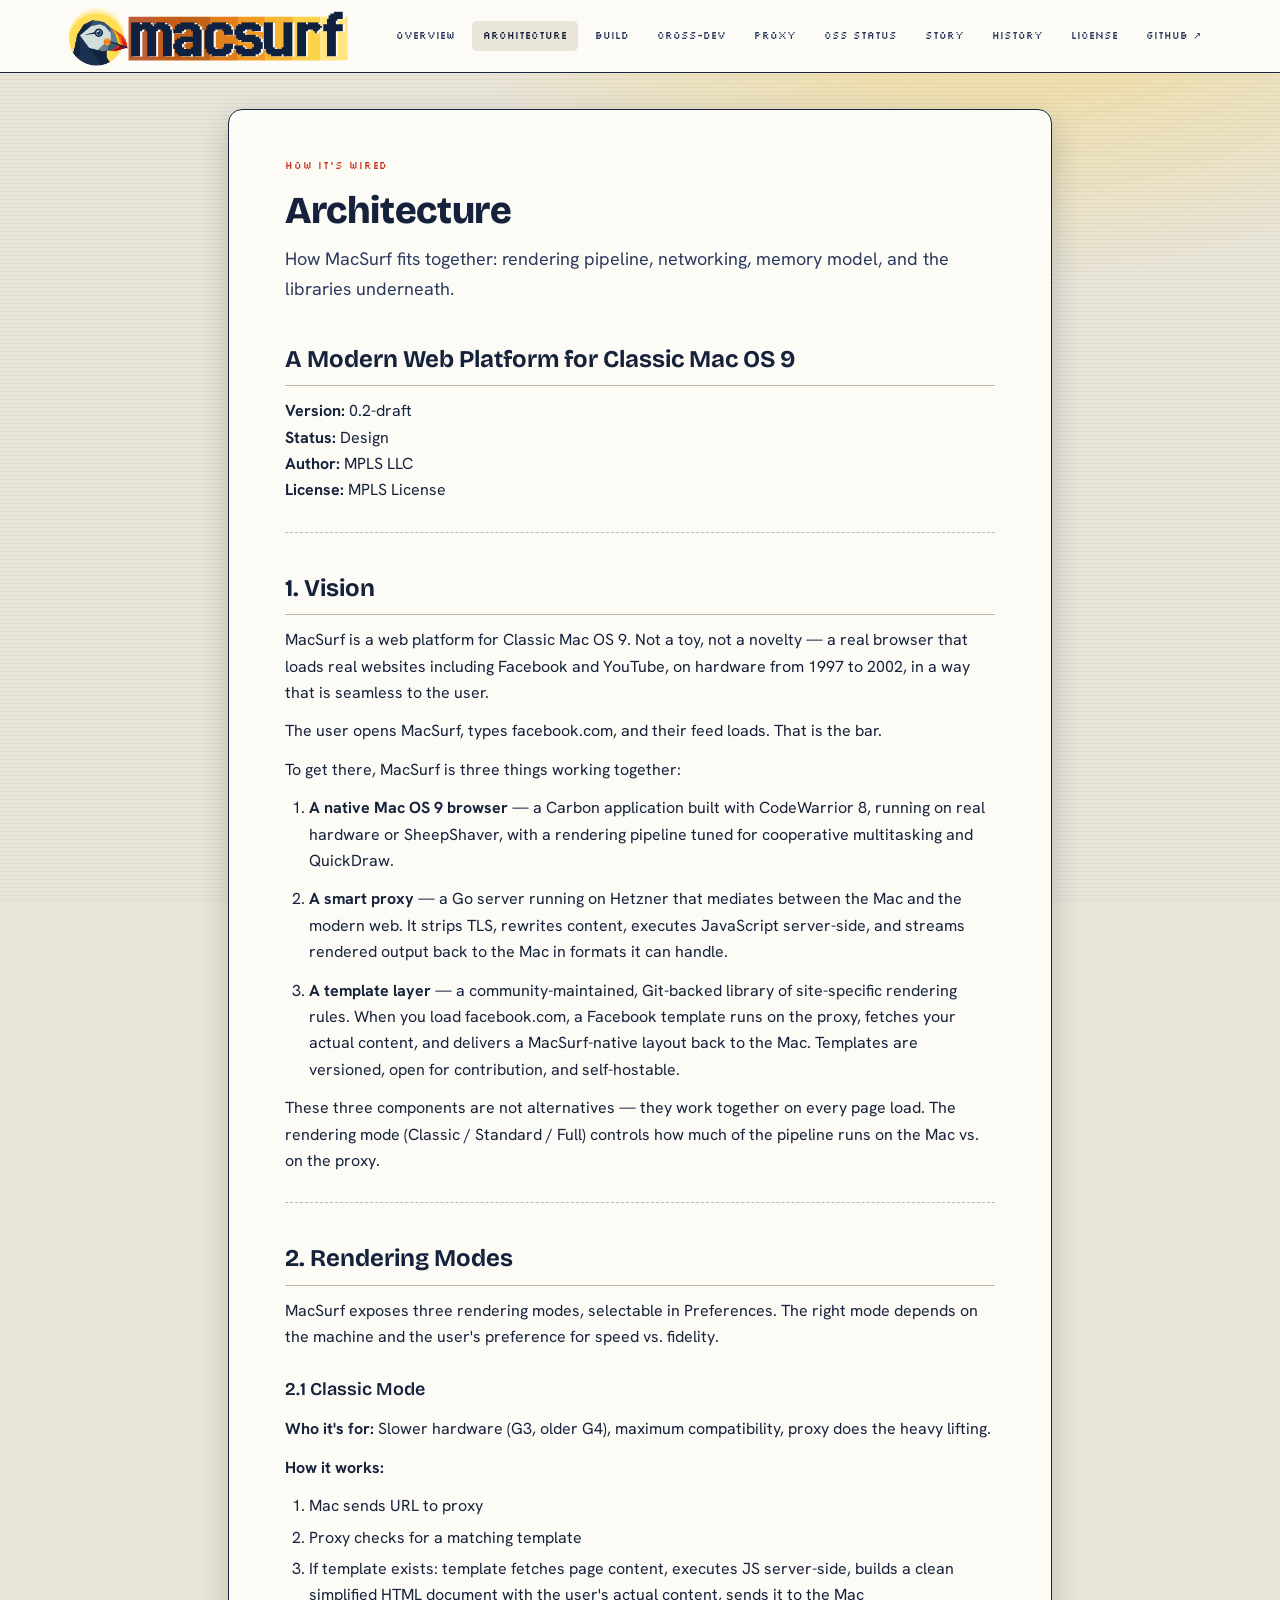
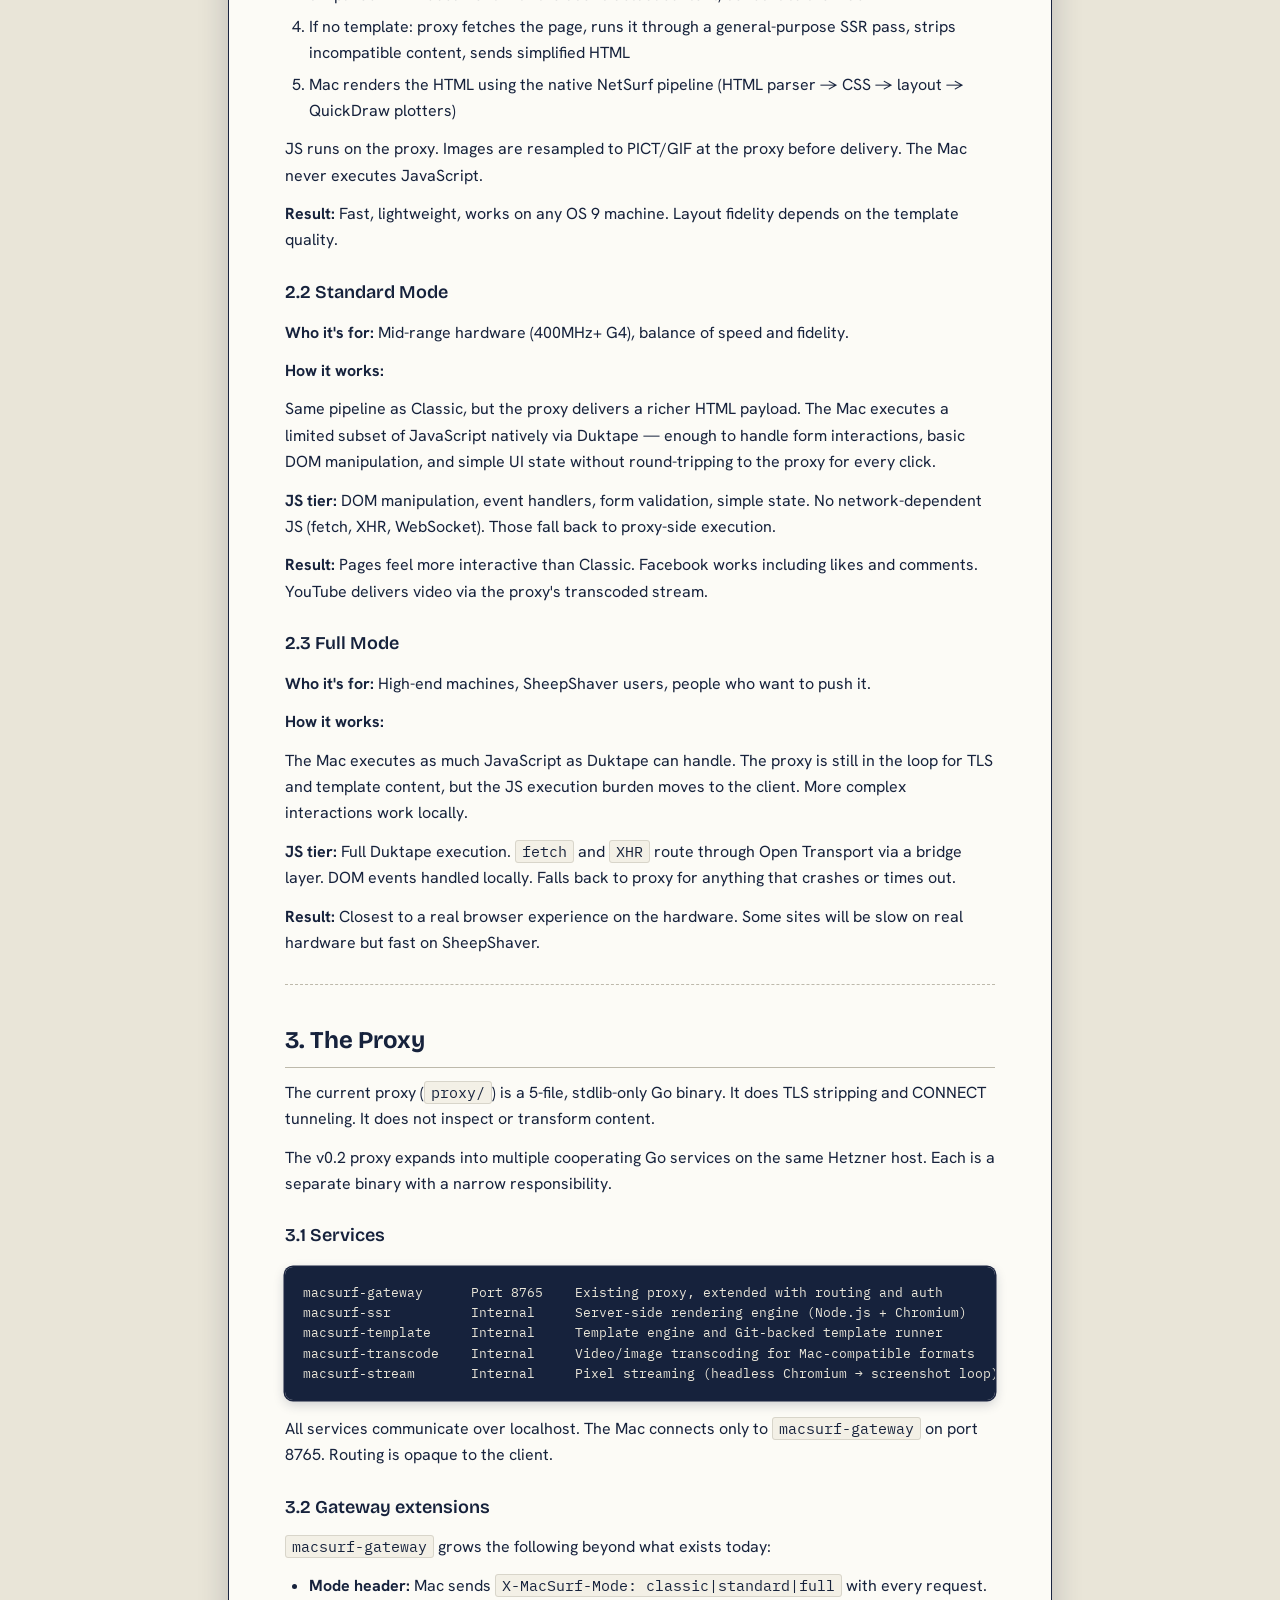
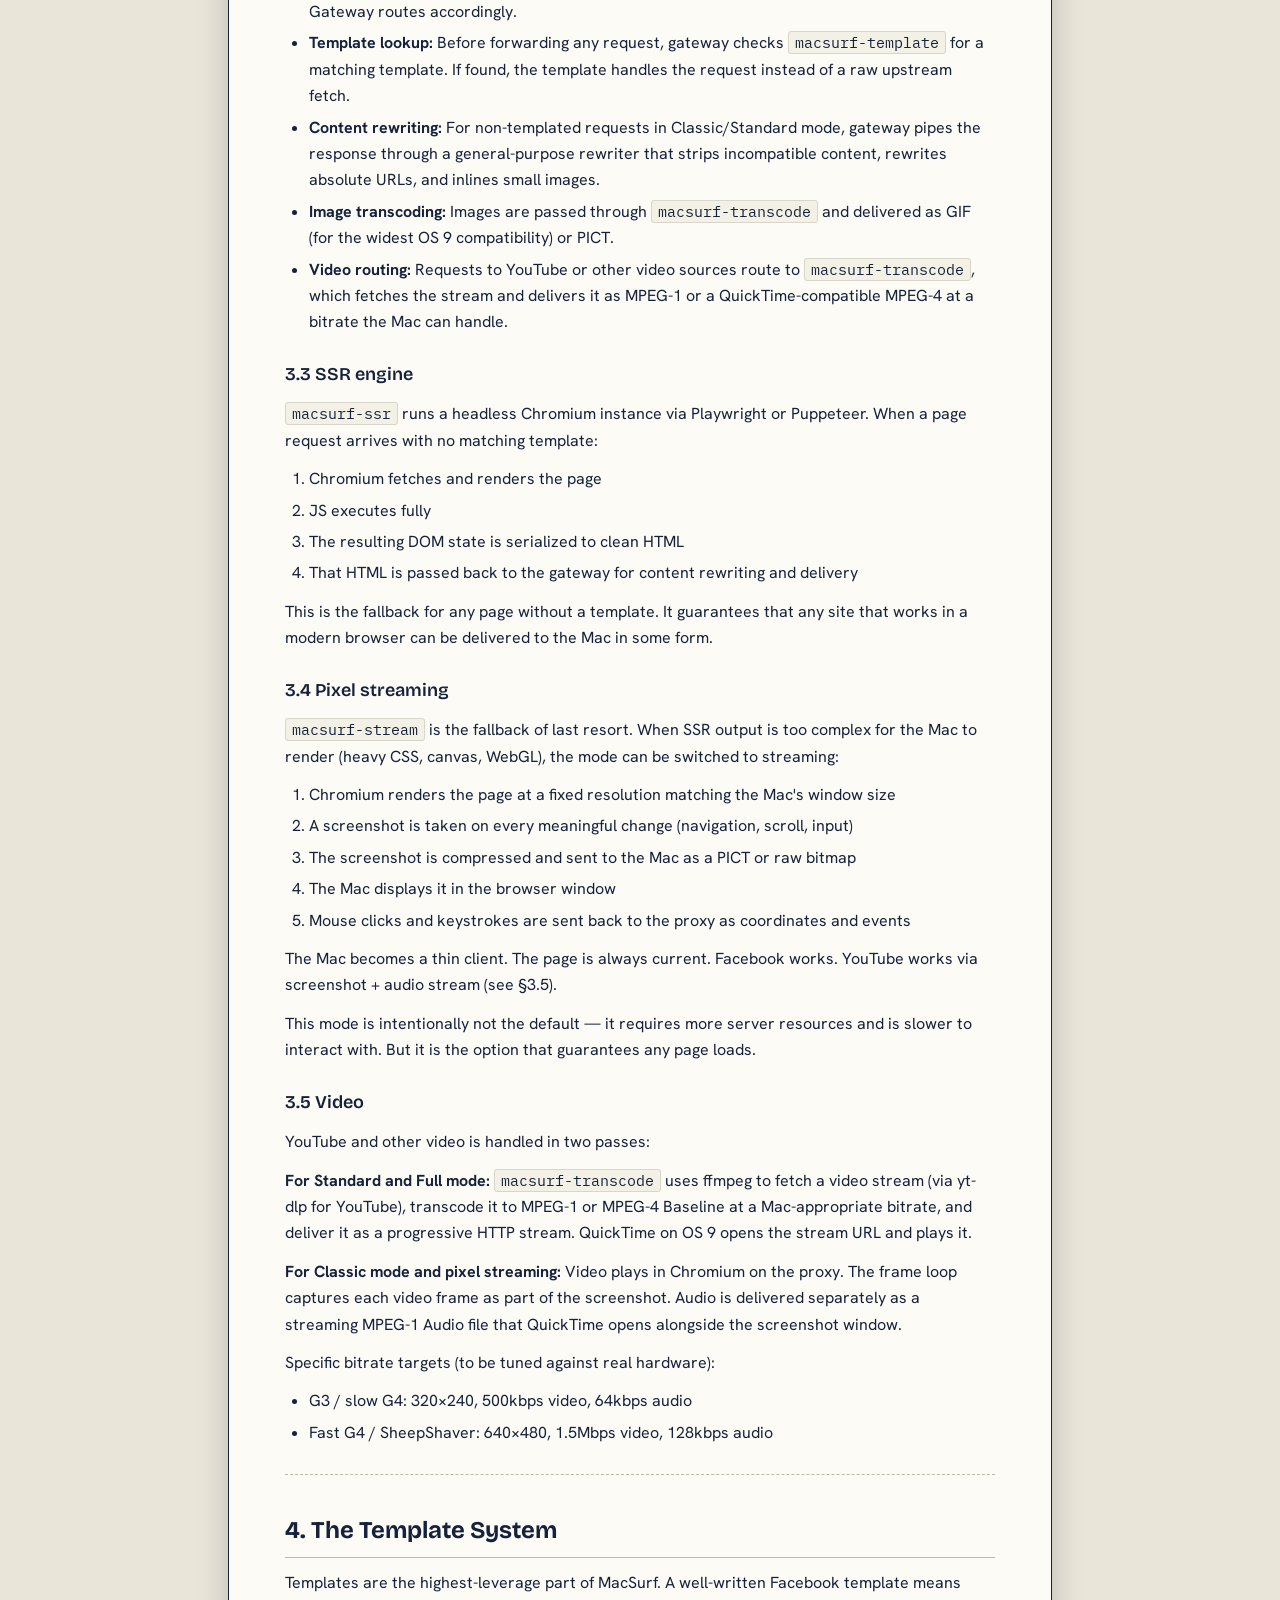
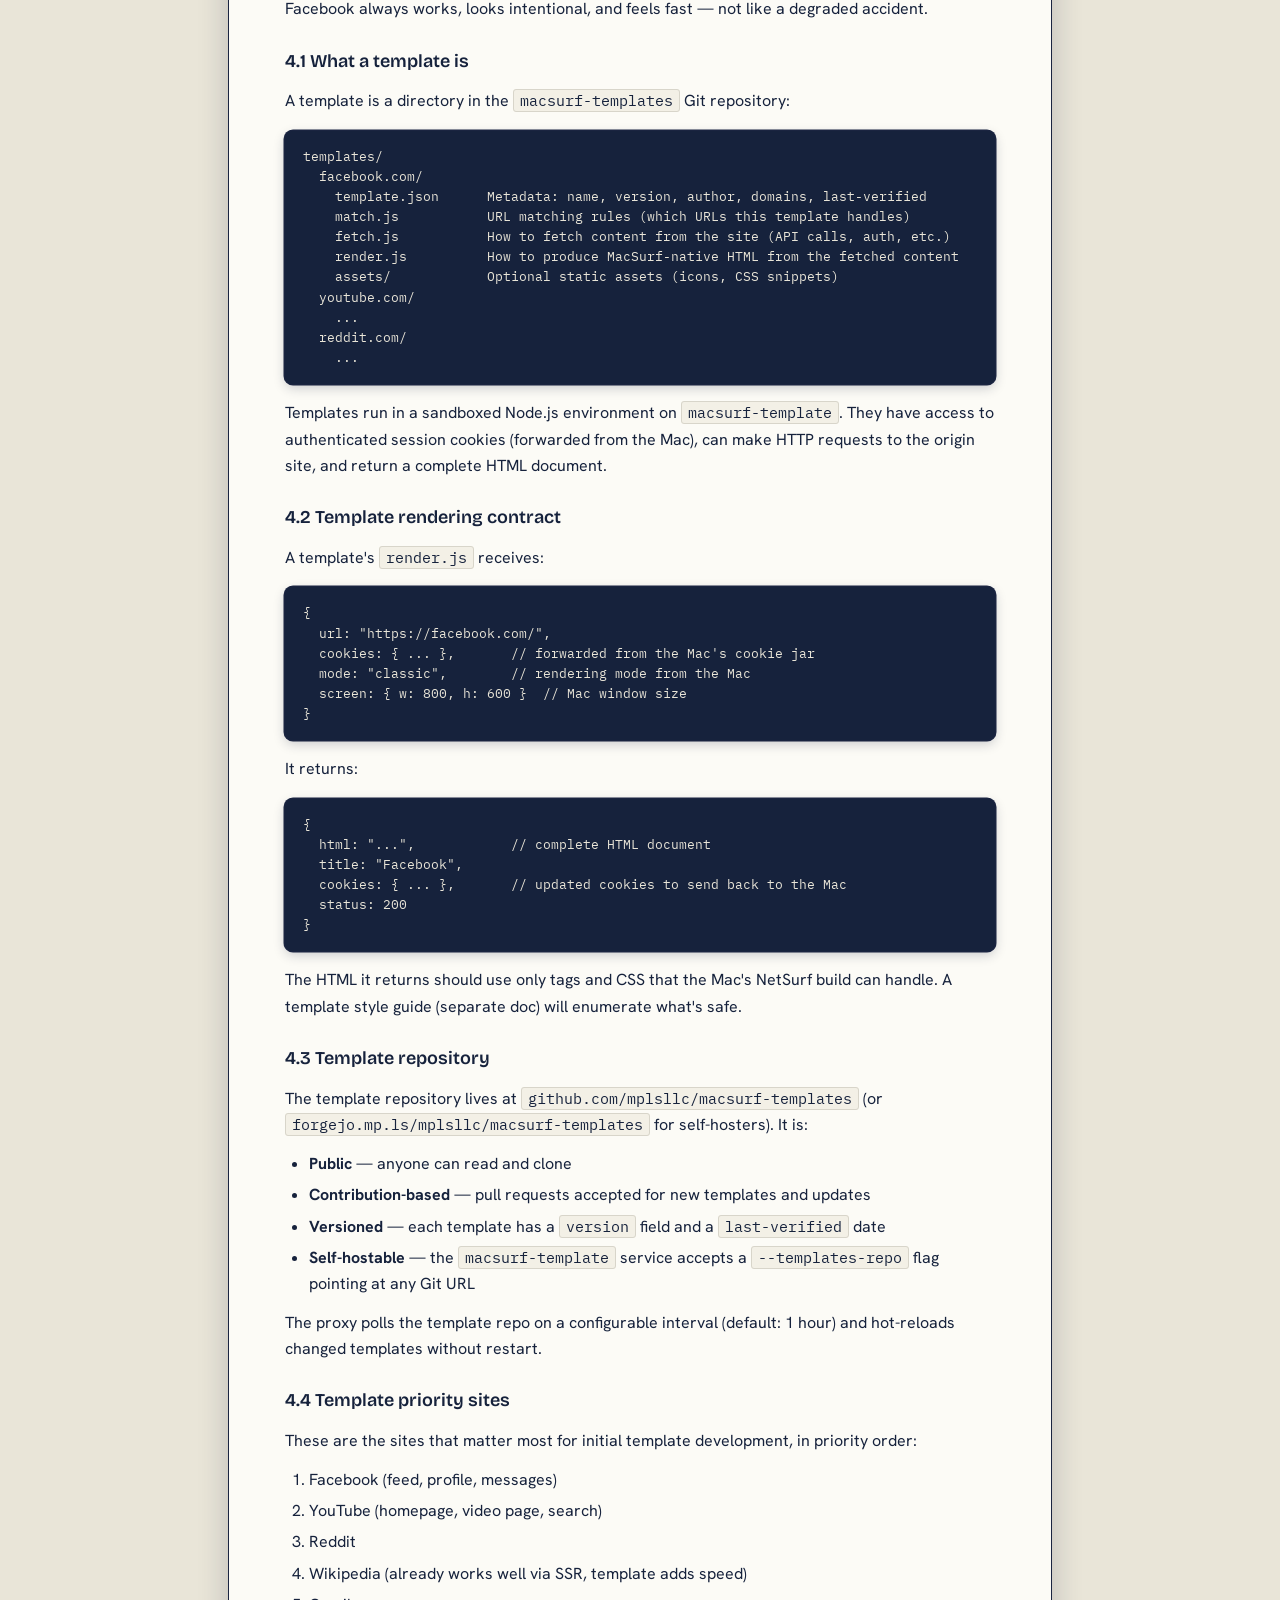
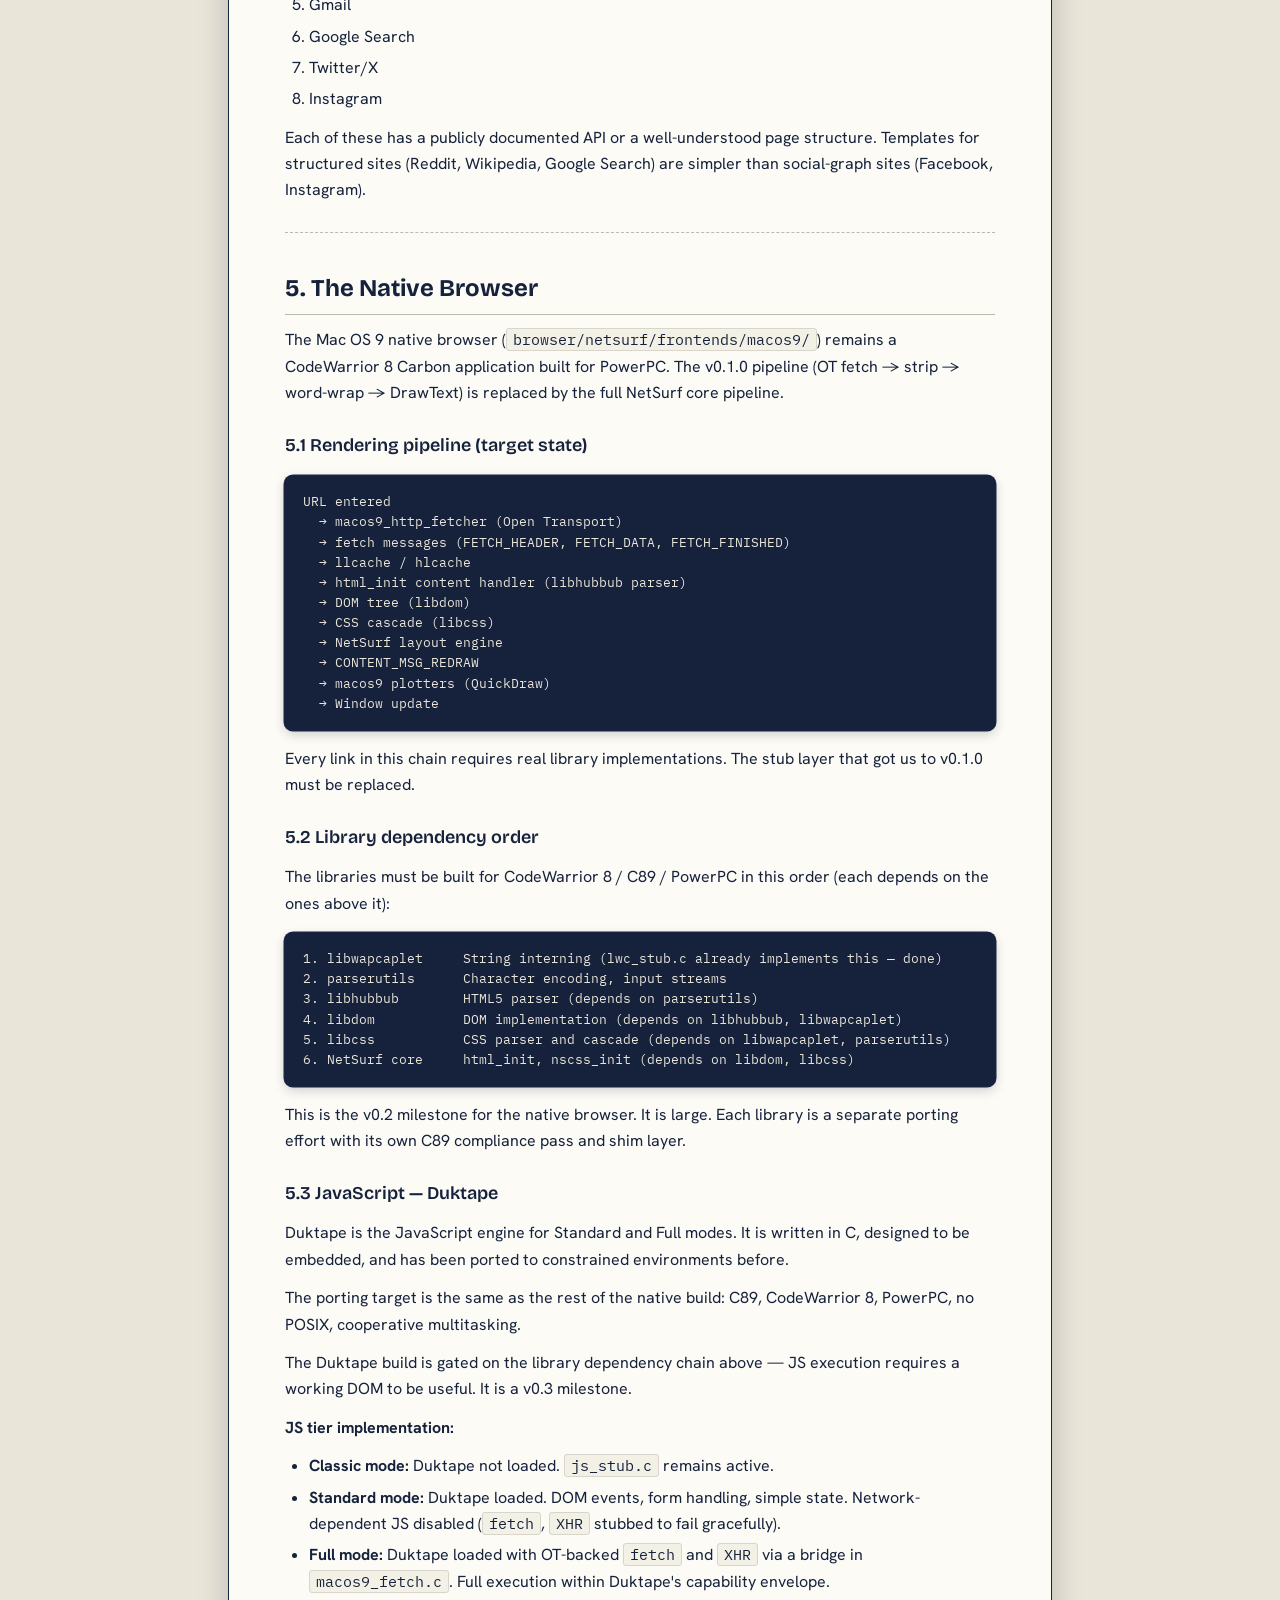
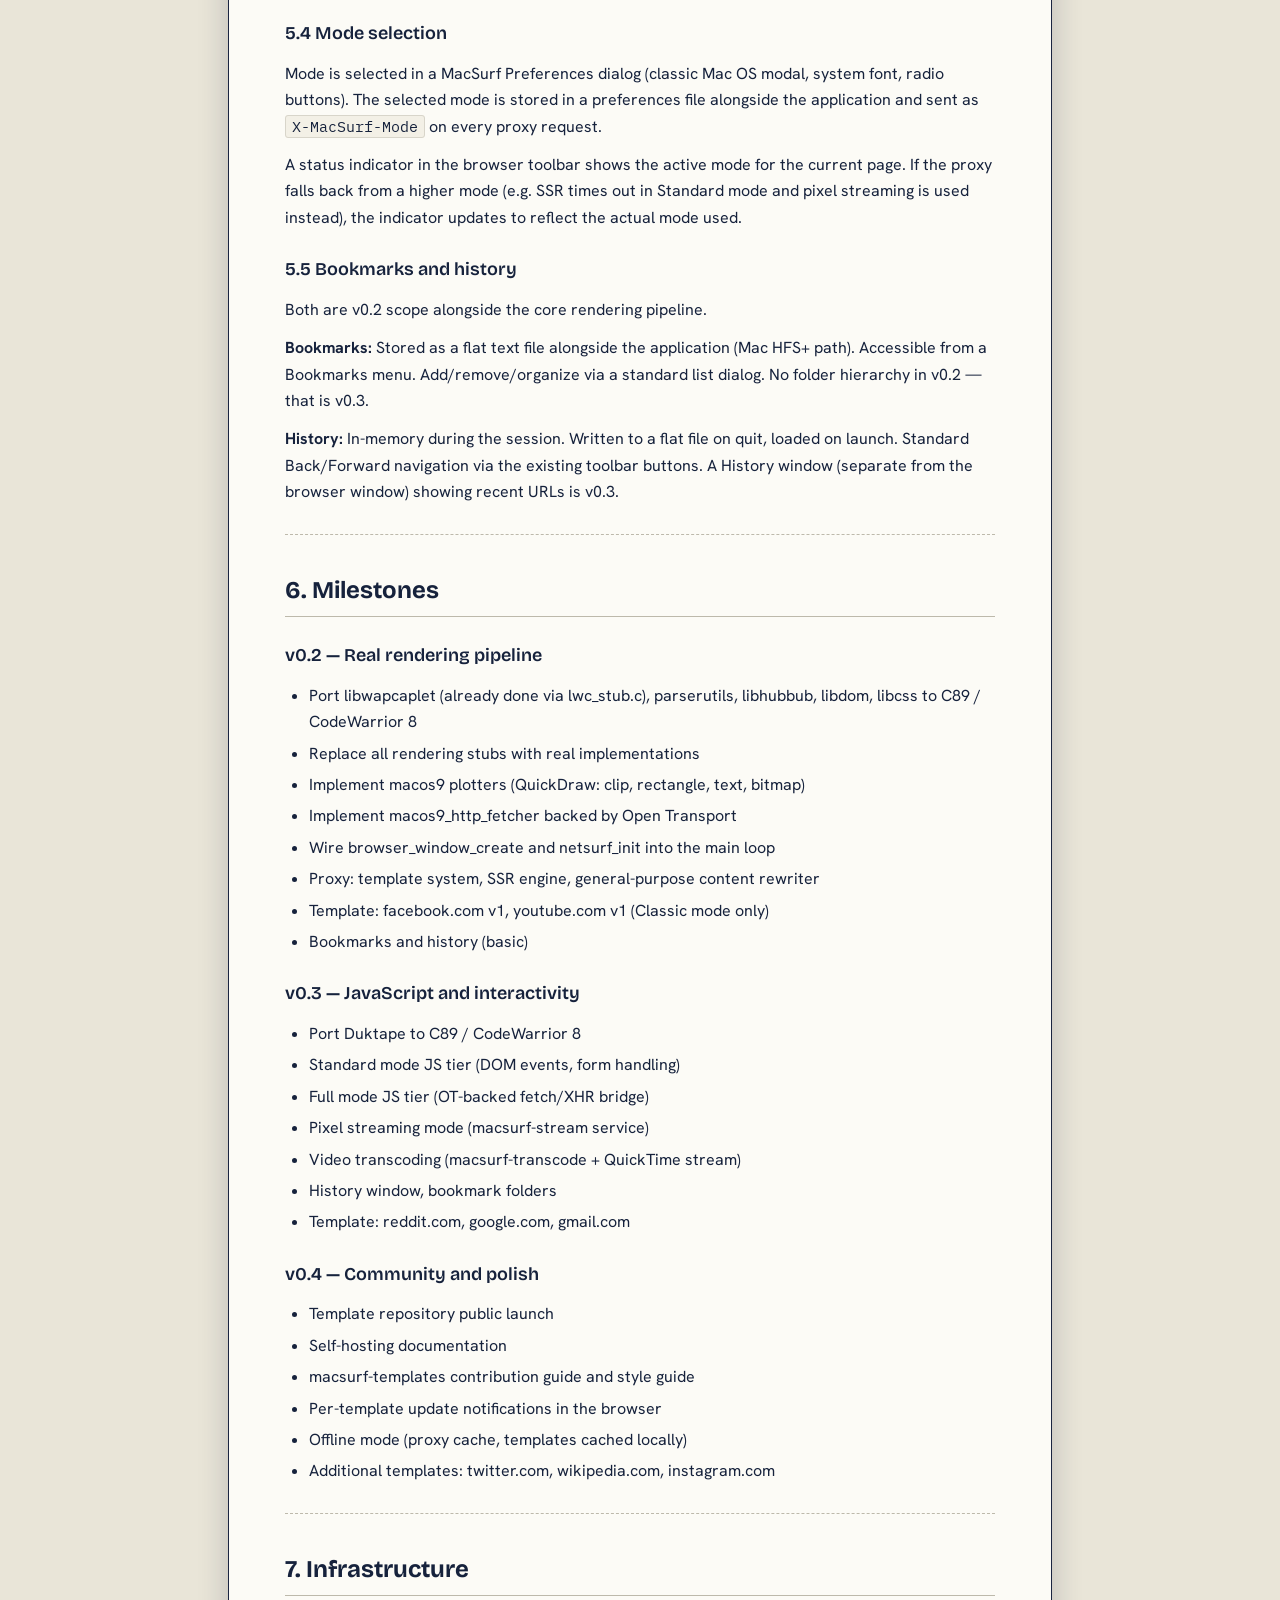
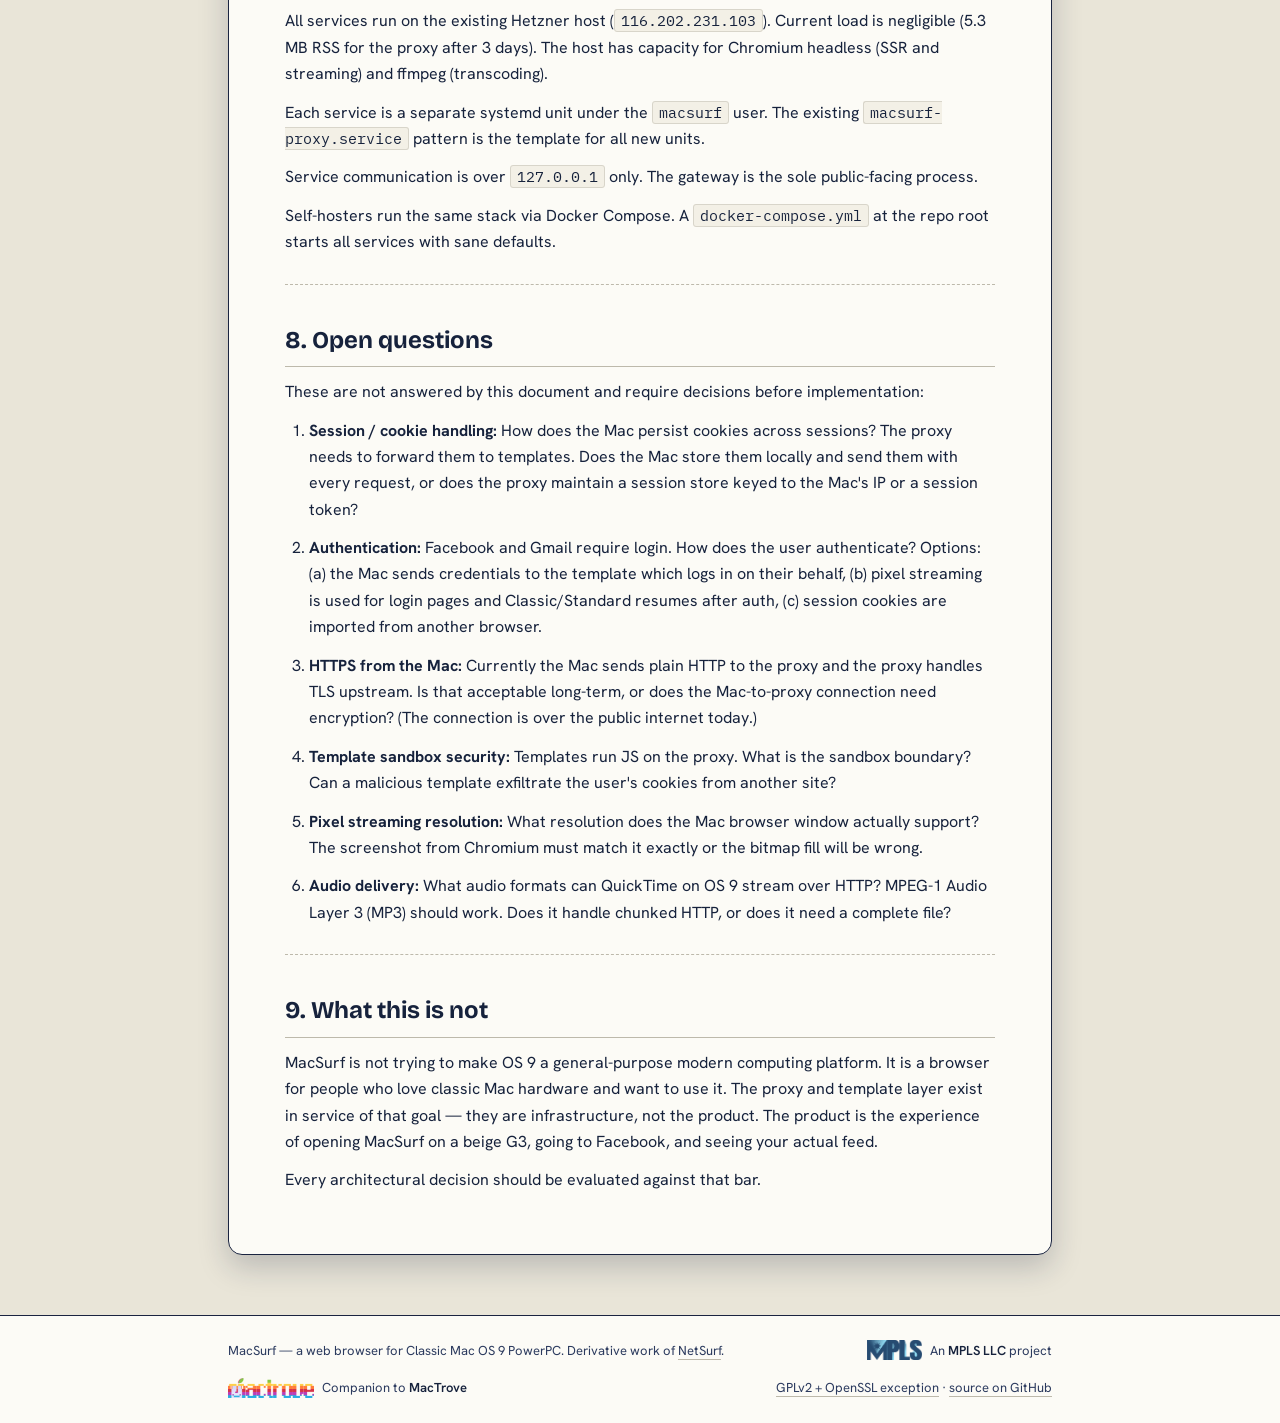
==== architecture.html @ 246bbb6f "MacSurf website — initial commit for GitHub Pages Static site for macsurf.org: landing page plus bui" ====
<!DOCTYPE html>
<html lang="en">
<head>
<meta charset="UTF-8">
<meta name="viewport" content="width=device-width,initial-scale=1">
<title>Architecture — MacSurf</title>
<meta name="description" content="MacSurf architecture: NetSurf pipeline, Open Transport networking, QuickDraw plotters, and the Carbon UI layer on Mac OS 9.">
<link rel="canonical" href="https://macsurf.org/architecture.html">
<link rel="preconnect" href="https://fonts.googleapis.com">
<link rel="preconnect" href="https://fonts.gstatic.com" crossorigin>
<link href="https://fonts.googleapis.com/css2?family=Silkscreen:wght@400;700&family=Bricolage+Grotesque:opsz,wght@12..96,500;12..96,700;12..96,800&family=Hanken+Grotesk:wght@400;500;600&family=IBM+Plex+Mono:wght@400;500;600&display=swap" rel="stylesheet">
<link rel="stylesheet" href="/docs.css">
<script defer src="https://stats.mp.ls/script.js" data-website-id="c9c06f2a-1e9e-4404-9698-0f9e87c50911"></script>
</head>
<body>

<header class="menubar">
  <div class="wrap">
    <a class="brand" href="/">
      <img src="/bannerlogo.png" alt="MacSurf">
    </a>
    <nav class="menu-links">
      <a href="/">Overview</a>
      <a href="/architecture.html" class="active">Architecture</a>
      <a href="/build.html">Build</a>
      <a href="/cross-dev.html">Cross-dev</a>
      <a href="/proxy.html">Proxy</a>
      <a href="/css.html">CSS status</a>
      <a href="/story.html">Story</a>
      <a href="/history.html">History</a>
      <a href="/license.html">License</a>
      <a href="https://github.com/mplsllc/macsurf">GitHub ↗</a>
    </nav>
  </div>
</header>

<main class="wrap">
  <article class="doc">
    <div class="eyebrow">How it&#x27;s wired</div>
    <h1>Architecture</h1>
    <p class="lede">How MacSurf fits together: rendering pipeline, networking, memory model, and the libraries underneath.</p>
    <h2>A Modern Web Platform for Classic Mac OS 9</h2>
<p><strong>Version:</strong> 0.2-draft<br />
<strong>Status:</strong> Design<br />
<strong>Author:</strong> MPLS LLC<br />
<strong>License:</strong> MPLS License</p>
<hr />
<h2>1. Vision</h2>
<p>MacSurf is a web platform for Classic Mac OS 9. Not a toy, not a novelty — a real browser
that loads real websites including Facebook and YouTube, on hardware from 1997 to 2002,
in a way that is seamless to the user.</p>
<p>The user opens MacSurf, types facebook.com, and their feed loads. That is the bar.</p>
<p>To get there, MacSurf is three things working together:</p>
<ol>
<li>
<p><strong>A native Mac OS 9 browser</strong> — a Carbon application built with CodeWarrior 8,
running on real hardware or SheepShaver, with a rendering pipeline tuned for
cooperative multitasking and QuickDraw.</p>
</li>
<li>
<p><strong>A smart proxy</strong> — a Go server running on Hetzner that mediates between the
Mac and the modern web. It strips TLS, rewrites content, executes JavaScript
server-side, and streams rendered output back to the Mac in formats it can handle.</p>
</li>
<li>
<p><strong>A template layer</strong> — a community-maintained, Git-backed library of site-specific
rendering rules. When you load facebook.com, a Facebook template runs on the proxy,
fetches your actual content, and delivers a MacSurf-native layout back to the Mac.
Templates are versioned, open for contribution, and self-hostable.</p>
</li>
</ol>
<p>These three components are not alternatives — they work together on every page load.
The rendering mode (Classic / Standard / Full) controls how much of the pipeline runs
on the Mac vs. on the proxy.</p>
<hr />
<h2>2. Rendering Modes</h2>
<p>MacSurf exposes three rendering modes, selectable in Preferences. The right mode depends
on the machine and the user's preference for speed vs. fidelity.</p>
<h3>2.1 Classic Mode</h3>
<p><strong>Who it's for:</strong> Slower hardware (G3, older G4), maximum compatibility, proxy does the
heavy lifting.</p>
<p><strong>How it works:</strong></p>
<ol>
<li>Mac sends URL to proxy</li>
<li>Proxy checks for a matching template</li>
<li>If template exists: template fetches page content, executes JS server-side, builds a
clean simplified HTML document with the user's actual content, sends it to the Mac</li>
<li>If no template: proxy fetches the page, runs it through a general-purpose SSR pass,
strips incompatible content, sends simplified HTML</li>
<li>Mac renders the HTML using the native NetSurf pipeline (HTML parser → CSS → layout
→ QuickDraw plotters)</li>
</ol>
<p>JS runs on the proxy. Images are resampled to PICT/GIF at the proxy before delivery.
The Mac never executes JavaScript.</p>
<p><strong>Result:</strong> Fast, lightweight, works on any OS 9 machine. Layout fidelity depends on
the template quality.</p>
<h3>2.2 Standard Mode</h3>
<p><strong>Who it's for:</strong> Mid-range hardware (400MHz+ G4), balance of speed and fidelity.</p>
<p><strong>How it works:</strong></p>
<p>Same pipeline as Classic, but the proxy delivers a richer HTML payload. The Mac
executes a limited subset of JavaScript natively via Duktape — enough to handle
form interactions, basic DOM manipulation, and simple UI state without round-tripping
to the proxy for every click.</p>
<p><strong>JS tier:</strong> DOM manipulation, event handlers, form validation, simple state. No
network-dependent JS (fetch, XHR, WebSocket). Those fall back to proxy-side execution.</p>
<p><strong>Result:</strong> Pages feel more interactive than Classic. Facebook works including likes
and comments. YouTube delivers video via the proxy's transcoded stream.</p>
<h3>2.3 Full Mode</h3>
<p><strong>Who it's for:</strong> High-end machines, SheepShaver users, people who want to push it.</p>
<p><strong>How it works:</strong></p>
<p>The Mac executes as much JavaScript as Duktape can handle. The proxy is still in the
loop for TLS and template content, but the JS execution burden moves to the client.
More complex interactions work locally.</p>
<p><strong>JS tier:</strong> Full Duktape execution. <code>fetch</code> and <code>XHR</code> route through Open Transport
via a bridge layer. DOM events handled locally. Falls back to proxy for anything that
crashes or times out.</p>
<p><strong>Result:</strong> Closest to a real browser experience on the hardware. Some sites will be
slow on real hardware but fast on SheepShaver.</p>
<hr />
<h2>3. The Proxy</h2>
<p>The current proxy (<code>proxy/</code>) is a 5-file, stdlib-only Go binary. It does TLS stripping
and CONNECT tunneling. It does not inspect or transform content.</p>
<p>The v0.2 proxy expands into multiple cooperating Go services on the same Hetzner host.
Each is a separate binary with a narrow responsibility.</p>
<h3>3.1 Services</h3>
<pre><code>macsurf-gateway      Port 8765    Existing proxy, extended with routing and auth
macsurf-ssr          Internal     Server-side rendering engine (Node.js + Chromium)
macsurf-template     Internal     Template engine and Git-backed template runner
macsurf-transcode    Internal     Video/image transcoding for Mac-compatible formats
macsurf-stream       Internal     Pixel streaming (headless Chromium → screenshot loop)
</code></pre>
<p>All services communicate over localhost. The Mac connects only to <code>macsurf-gateway</code>
on port 8765. Routing is opaque to the client.</p>
<h3>3.2 Gateway extensions</h3>
<p><code>macsurf-gateway</code> grows the following beyond what exists today:</p>
<ul>
<li><strong>Mode header:</strong> Mac sends <code>X-MacSurf-Mode: classic|standard|full</code> with every
request. Gateway routes accordingly.</li>
<li><strong>Template lookup:</strong> Before forwarding any request, gateway checks
<code>macsurf-template</code> for a matching template. If found, the template handles the
request instead of a raw upstream fetch.</li>
<li><strong>Content rewriting:</strong> For non-templated requests in Classic/Standard mode,
gateway pipes the response through a general-purpose rewriter that strips
incompatible content, rewrites absolute URLs, and inlines small images.</li>
<li><strong>Image transcoding:</strong> Images are passed through <code>macsurf-transcode</code> and
delivered as GIF (for the widest OS 9 compatibility) or PICT.</li>
<li><strong>Video routing:</strong> Requests to YouTube or other video sources route to
<code>macsurf-transcode</code>, which fetches the stream and delivers it as MPEG-1 or
a QuickTime-compatible MPEG-4 at a bitrate the Mac can handle.</li>
</ul>
<h3>3.3 SSR engine</h3>
<p><code>macsurf-ssr</code> runs a headless Chromium instance via Playwright or Puppeteer. When
a page request arrives with no matching template:</p>
<ol>
<li>Chromium fetches and renders the page</li>
<li>JS executes fully</li>
<li>The resulting DOM state is serialized to clean HTML</li>
<li>That HTML is passed back to the gateway for content rewriting and delivery</li>
</ol>
<p>This is the fallback for any page without a template. It guarantees that any site
that works in a modern browser can be delivered to the Mac in some form.</p>
<h3>3.4 Pixel streaming</h3>
<p><code>macsurf-stream</code> is the fallback of last resort. When SSR output is too complex for
the Mac to render (heavy CSS, canvas, WebGL), the mode can be switched to streaming:</p>
<ol>
<li>Chromium renders the page at a fixed resolution matching the Mac's window size</li>
<li>A screenshot is taken on every meaningful change (navigation, scroll, input)</li>
<li>The screenshot is compressed and sent to the Mac as a PICT or raw bitmap</li>
<li>The Mac displays it in the browser window</li>
<li>Mouse clicks and keystrokes are sent back to the proxy as coordinates and events</li>
</ol>
<p>The Mac becomes a thin client. The page is always current. Facebook works. YouTube
works via screenshot + audio stream (see §3.5).</p>
<p>This mode is intentionally not the default — it requires more server resources and
is slower to interact with. But it is the option that guarantees any page loads.</p>
<h3>3.5 Video</h3>
<p>YouTube and other video is handled in two passes:</p>
<p><strong>For Standard and Full mode:</strong>
<code>macsurf-transcode</code> uses ffmpeg to fetch a video stream (via yt-dlp for YouTube),
transcode it to MPEG-1 or MPEG-4 Baseline at a Mac-appropriate bitrate, and deliver
it as a progressive HTTP stream. QuickTime on OS 9 opens the stream URL and plays it.</p>
<p><strong>For Classic mode and pixel streaming:</strong>
Video plays in Chromium on the proxy. The frame loop captures each video frame as part
of the screenshot. Audio is delivered separately as a streaming MPEG-1 Audio file that
QuickTime opens alongside the screenshot window.</p>
<p>Specific bitrate targets (to be tuned against real hardware):</p>
<ul>
<li>G3 / slow G4: 320×240, 500kbps video, 64kbps audio</li>
<li>Fast G4 / SheepShaver: 640×480, 1.5Mbps video, 128kbps audio</li>
</ul>
<hr />
<h2>4. The Template System</h2>
<p>Templates are the highest-leverage part of MacSurf. A well-written Facebook template
means Facebook always works, looks intentional, and feels fast — not like a degraded
accident.</p>
<h3>4.1 What a template is</h3>
<p>A template is a directory in the <code>macsurf-templates</code> Git repository:</p>
<pre><code>templates/
  facebook.com/
    template.json      Metadata: name, version, author, domains, last-verified
    match.js           URL matching rules (which URLs this template handles)
    fetch.js           How to fetch content from the site (API calls, auth, etc.)
    render.js          How to produce MacSurf-native HTML from the fetched content
    assets/            Optional static assets (icons, CSS snippets)
  youtube.com/
    ...
  reddit.com/
    ...
</code></pre>
<p>Templates run in a sandboxed Node.js environment on <code>macsurf-template</code>. They have
access to authenticated session cookies (forwarded from the Mac), can make HTTP
requests to the origin site, and return a complete HTML document.</p>
<h3>4.2 Template rendering contract</h3>
<p>A template's <code>render.js</code> receives:</p>
<pre><code class="language-javascript">{
  url: &quot;https://facebook.com/&quot;,
  cookies: { ... },       // forwarded from the Mac's cookie jar
  mode: &quot;classic&quot;,        // rendering mode from the Mac
  screen: { w: 800, h: 600 }  // Mac window size
}
</code></pre>
<p>It returns:</p>
<pre><code class="language-javascript">{
  html: &quot;...&quot;,            // complete HTML document
  title: &quot;Facebook&quot;,
  cookies: { ... },       // updated cookies to send back to the Mac
  status: 200
}
</code></pre>
<p>The HTML it returns should use only tags and CSS that the Mac's NetSurf build
can handle. A template style guide (separate doc) will enumerate what's safe.</p>
<h3>4.3 Template repository</h3>
<p>The template repository lives at <code>github.com/mplsllc/macsurf-templates</code> (or
<code>forgejo.mp.ls/mplsllc/macsurf-templates</code> for self-hosters). It is:</p>
<ul>
<li><strong>Public</strong> — anyone can read and clone</li>
<li><strong>Contribution-based</strong> — pull requests accepted for new templates and updates</li>
<li><strong>Versioned</strong> — each template has a <code>version</code> field and a <code>last-verified</code> date</li>
<li><strong>Self-hostable</strong> — the <code>macsurf-template</code> service accepts a <code>--templates-repo</code>
flag pointing at any Git URL</li>
</ul>
<p>The proxy polls the template repo on a configurable interval (default: 1 hour) and
hot-reloads changed templates without restart.</p>
<h3>4.4 Template priority sites</h3>
<p>These are the sites that matter most for initial template development, in priority
order:</p>
<ol>
<li>Facebook (feed, profile, messages)</li>
<li>YouTube (homepage, video page, search)</li>
<li>Reddit</li>
<li>Wikipedia (already works well via SSR, template adds speed)</li>
<li>Gmail</li>
<li>Google Search</li>
<li>Twitter/X</li>
<li>Instagram</li>
</ol>
<p>Each of these has a publicly documented API or a well-understood page structure.
Templates for structured sites (Reddit, Wikipedia, Google Search) are simpler than
social-graph sites (Facebook, Instagram).</p>
<hr />
<h2>5. The Native Browser</h2>
<p>The Mac OS 9 native browser (<code>browser/netsurf/frontends/macos9/</code>) remains a
CodeWarrior 8 Carbon application built for PowerPC. The v0.1.0 pipeline
(OT fetch → strip → word-wrap → DrawText) is replaced by the full NetSurf
core pipeline.</p>
<h3>5.1 Rendering pipeline (target state)</h3>
<pre><code>URL entered
  → macos9_http_fetcher (Open Transport)
  → fetch messages (FETCH_HEADER, FETCH_DATA, FETCH_FINISHED)
  → llcache / hlcache
  → html_init content handler (libhubbub parser)
  → DOM tree (libdom)
  → CSS cascade (libcss)
  → NetSurf layout engine
  → CONTENT_MSG_REDRAW
  → macos9 plotters (QuickDraw)
  → Window update
</code></pre>
<p>Every link in this chain requires real library implementations. The stub layer
that got us to v0.1.0 must be replaced.</p>
<h3>5.2 Library dependency order</h3>
<p>The libraries must be built for CodeWarrior 8 / C89 / PowerPC in this order
(each depends on the ones above it):</p>
<pre><code>1. libwapcaplet     String interning (lwc_stub.c already implements this — done)
2. parserutils      Character encoding, input streams
3. libhubbub        HTML5 parser (depends on parserutils)
4. libdom           DOM implementation (depends on libhubbub, libwapcaplet)
5. libcss           CSS parser and cascade (depends on libwapcaplet, parserutils)
6. NetSurf core     html_init, nscss_init (depends on libdom, libcss)
</code></pre>
<p>This is the v0.2 milestone for the native browser. It is large. Each library
is a separate porting effort with its own C89 compliance pass and shim layer.</p>
<h3>5.3 JavaScript — Duktape</h3>
<p>Duktape is the JavaScript engine for Standard and Full modes. It is written in C,
designed to be embedded, and has been ported to constrained environments before.</p>
<p>The porting target is the same as the rest of the native build: C89, CodeWarrior 8,
PowerPC, no POSIX, cooperative multitasking.</p>
<p>The Duktape build is gated on the library dependency chain above — JS execution
requires a working DOM to be useful. It is a v0.3 milestone.</p>
<p><strong>JS tier implementation:</strong></p>
<ul>
<li><strong>Classic mode:</strong> Duktape not loaded. <code>js_stub.c</code> remains active.</li>
<li><strong>Standard mode:</strong> Duktape loaded. DOM events, form handling, simple state.
Network-dependent JS disabled (<code>fetch</code>, <code>XHR</code> stubbed to fail gracefully).</li>
<li><strong>Full mode:</strong> Duktape loaded with OT-backed <code>fetch</code> and <code>XHR</code> via a bridge
in <code>macos9_fetch.c</code>. Full execution within Duktape's capability envelope.</li>
</ul>
<h3>5.4 Mode selection</h3>
<p>Mode is selected in a MacSurf Preferences dialog (classic Mac OS modal, system font,
radio buttons). The selected mode is stored in a preferences file alongside the
application and sent as <code>X-MacSurf-Mode</code> on every proxy request.</p>
<p>A status indicator in the browser toolbar shows the active mode for the current page.
If the proxy falls back from a higher mode (e.g. SSR times out in Standard mode and
pixel streaming is used instead), the indicator updates to reflect the actual mode used.</p>
<h3>5.5 Bookmarks and history</h3>
<p>Both are v0.2 scope alongside the core rendering pipeline.</p>
<p><strong>Bookmarks:</strong> Stored as a flat text file alongside the application (Mac HFS+ path).
Accessible from a Bookmarks menu. Add/remove/organize via a standard list dialog.
No folder hierarchy in v0.2 — that is v0.3.</p>
<p><strong>History:</strong> In-memory during the session. Written to a flat file on quit, loaded
on launch. Standard Back/Forward navigation via the existing toolbar buttons.
A History window (separate from the browser window) showing recent URLs is v0.3.</p>
<hr />
<h2>6. Milestones</h2>
<h3>v0.2 — Real rendering pipeline</h3>
<ul>
<li>Port libwapcaplet (already done via lwc_stub.c), parserutils, libhubbub, libdom,
libcss to C89 / CodeWarrior 8</li>
<li>Replace all rendering stubs with real implementations</li>
<li>Implement macos9 plotters (QuickDraw: clip, rectangle, text, bitmap)</li>
<li>Implement macos9_http_fetcher backed by Open Transport</li>
<li>Wire browser_window_create and netsurf_init into the main loop</li>
<li>Proxy: template system, SSR engine, general-purpose content rewriter</li>
<li>Template: facebook.com v1, youtube.com v1 (Classic mode only)</li>
<li>Bookmarks and history (basic)</li>
</ul>
<h3>v0.3 — JavaScript and interactivity</h3>
<ul>
<li>Port Duktape to C89 / CodeWarrior 8</li>
<li>Standard mode JS tier (DOM events, form handling)</li>
<li>Full mode JS tier (OT-backed fetch/XHR bridge)</li>
<li>Pixel streaming mode (macsurf-stream service)</li>
<li>Video transcoding (macsurf-transcode + QuickTime stream)</li>
<li>History window, bookmark folders</li>
<li>Template: reddit.com, google.com, gmail.com</li>
</ul>
<h3>v0.4 — Community and polish</h3>
<ul>
<li>Template repository public launch</li>
<li>Self-hosting documentation</li>
<li>macsurf-templates contribution guide and style guide</li>
<li>Per-template update notifications in the browser</li>
<li>Offline mode (proxy cache, templates cached locally)</li>
<li>Additional templates: twitter.com, wikipedia.com, instagram.com</li>
</ul>
<hr />
<h2>7. Infrastructure</h2>
<p>All services run on the existing Hetzner host (<code>116.202.231.103</code>). Current load is
negligible (5.3 MB RSS for the proxy after 3 days). The host has capacity for
Chromium headless (SSR and streaming) and ffmpeg (transcoding).</p>
<p>Each service is a separate systemd unit under the <code>macsurf</code> user. The existing
<code>macsurf-proxy.service</code> pattern is the template for all new units.</p>
<p>Service communication is over <code>127.0.0.1</code> only. The gateway is the sole public-facing
process.</p>
<p>Self-hosters run the same stack via Docker Compose. A <code>docker-compose.yml</code> at the
repo root starts all services with sane defaults.</p>
<hr />
<h2>8. Open questions</h2>
<p>These are not answered by this document and require decisions before implementation:</p>
<ol>
<li>
<p><strong>Session / cookie handling:</strong> How does the Mac persist cookies across sessions?
The proxy needs to forward them to templates. Does the Mac store them locally and
send them with every request, or does the proxy maintain a session store keyed to
the Mac's IP or a session token?</p>
</li>
<li>
<p><strong>Authentication:</strong> Facebook and Gmail require login. How does the user authenticate?
Options: (a) the Mac sends credentials to the template which logs in on their
behalf, (b) pixel streaming is used for login pages and Classic/Standard resumes
after auth, (c) session cookies are imported from another browser.</p>
</li>
<li>
<p><strong>HTTPS from the Mac:</strong> Currently the Mac sends plain HTTP to the proxy and the
proxy handles TLS upstream. Is that acceptable long-term, or does the Mac-to-proxy
connection need encryption? (The connection is over the public internet today.)</p>
</li>
<li>
<p><strong>Template sandbox security:</strong> Templates run JS on the proxy. What is the sandbox
boundary? Can a malicious template exfiltrate the user's cookies from another site?</p>
</li>
<li>
<p><strong>Pixel streaming resolution:</strong> What resolution does the Mac browser window actually
support? The screenshot from Chromium must match it exactly or the bitmap fill
will be wrong.</p>
</li>
<li>
<p><strong>Audio delivery:</strong> What audio formats can QuickTime on OS 9 stream over HTTP?
MPEG-1 Audio Layer 3 (MP3) should work. Does it handle chunked HTTP, or does it
need a complete file?</p>
</li>
</ol>
<hr />
<h2>9. What this is not</h2>
<p>MacSurf is not trying to make OS 9 a general-purpose modern computing platform.
It is a browser for people who love classic Mac hardware and want to use it. The proxy
and template layer exist in service of that goal — they are infrastructure, not the
product. The product is the experience of opening MacSurf on a beige G3, going to
Facebook, and seeing your actual feed.</p>
<p>Every architectural decision should be evaluated against that bar.</p>

  </article>
</main>

<footer class="foot">
  <div class="wrap">
    <span>MacSurf — a web browser for Classic Mac OS 9 PowerPC. Derivative work of <a href="https://www.netsurf-browser.org/">NetSurf</a>.</span>
    <a class="mpls-mark" href="https://mp.ls/" rel="noopener">
      <img src="/img/mpls-lightlogo.png" alt="MPLS LLC" style="height:20px;width:auto;">
      <span>An <strong>MPLS LLC</strong> project</span>
    </a>
    <a class="mpls-mark" href="https://mactrove.com/" rel="noopener">
      <img src="/img/mactrove-logo.png" alt="MacTrove" style="height:20px;width:auto;">
      <span>Companion to <strong>MacTrove</strong></span>
    </a>
    <span><a href="/license.html">GPLv2 + OpenSSL exception</a> · <a href="https://github.com/mplsllc/macsurf">source on GitHub</a></span>
  </div>
</footer>

</body>
</html>
---- docs.css ----
/* MacSurf docs — shared styling for sub-pages. Matches the platinum theme of
   index.html but reads like documentation rather than a landing page. */
:root{
  --ink:#16223c;
  --ink-2:#2b3a5e;
  --paper:#e9e5d8;
  --paper-2:#f3f0e6;
  --platinum:#d8d5ca;
  --platinum-d:#bdb9ab;
  --white:#fcfbf6;
  --yellow:#ffce39;
  --orange:#e8771b;
  --rust:#c6371d;
  --line:#1a2440;
  --shadow:rgba(22,34,60,.22);
}
*{box-sizing:border-box;margin:0;padding:0;}
html{scroll-behavior:smooth;}
body{
  font-family:'Hanken Grotesk',-apple-system,BlinkMacSystemFont,Segoe UI,sans-serif;
  background:var(--paper);
  color:var(--ink);
  line-height:1.65;
  -webkit-font-smoothing:antialiased;
}
body::before{
  content:"";position:fixed;inset:0;z-index:-2;pointer-events:none;
  background:
    radial-gradient(900px 520px at 78% -4%, rgba(255,206,57,.42), transparent 62%),
    repeating-linear-gradient(0deg, rgba(22,34,60,.045) 0 1px, transparent 1px 4px);
}
a{color:var(--rust);}
a:hover{color:var(--orange);}
img{display:block;max-width:100%;}

.wrap{max-width:880px;margin:0 auto;padding:0 28px;}

/* ---------- menu bar ---------- */
.menubar{
  position:sticky;top:0;z-index:80;
  background:var(--white);
  border-bottom:1.5px solid var(--line);
}
.menubar .wrap{display:flex;align-items:center;gap:26px;min-height:72px;max-width:1200px;flex-wrap:wrap;}
.brand{display:flex;align-items:center;text-decoration:none;color:inherit;}
.brand img{display:block;height:clamp(38px,11vw,60px);width:auto;max-width:none;}
.menu-links{display:flex;gap:6px;margin-left:auto;align-items:center;flex-wrap:wrap;}
.menu-links a{
  font-family:'Silkscreen',monospace;font-size:10px;
  text-decoration:none;color:var(--ink-2);
  padding:7px 11px;border-radius:5px;transition:.15s;
}
.menu-links a:hover{background:var(--paper);color:var(--ink);}
.menu-links a.active{background:var(--paper);color:var(--ink);}

/* ---------- doc shell ---------- */
.doc{
  background:var(--white);
  border:1.5px solid var(--line);
  border-radius:14px;
  box-shadow:0 12px 30px var(--shadow);
  padding:48px 56px;
  margin:36px auto 60px;
}
.eyebrow{
  font-family:'Silkscreen',monospace;font-size:10px;
  color:var(--rust);letter-spacing:.08em;text-transform:uppercase;
  margin-bottom:14px;
}
.doc h1{
  font-family:'Bricolage Grotesque',Georgia,serif;
  font-weight:800;font-size:38px;line-height:1.15;
  color:var(--ink);margin-bottom:12px;
  letter-spacing:-0.01em;
}
.doc .lede{font-size:18px;color:var(--ink-2);margin-bottom:28px;}
.doc h2{
  font-family:'Bricolage Grotesque',Georgia,serif;
  font-weight:700;font-size:24px;color:var(--ink);
  margin:36px 0 12px;padding-bottom:6px;
  border-bottom:1.5px solid var(--platinum-d);
}
.doc h3{
  font-family:'Bricolage Grotesque',Georgia,serif;
  font-weight:600;font-size:18px;color:var(--ink);
  margin:24px 0 8px;
}
.doc h4{font-size:16px;font-weight:600;margin:18px 0 6px;color:var(--ink-2);}
.doc p,.doc ul,.doc ol,.doc blockquote,.doc table{margin:12px 0;}
.doc ul,.doc ol{padding-left:24px;}
.doc li{margin:5px 0;}
.doc li > ul, .doc li > ol{margin:5px 0;}
.doc blockquote{
  border-left:3px solid var(--orange);
  background:var(--paper-2);
  padding:10px 18px;
  margin:16px 0;
  color:var(--ink-2);
  border-radius:0 6px 6px 0;
}
.doc hr{border:none;border-top:1px dashed var(--platinum-d);margin:28px 0;}

/* code */
.doc code{
  font-family:'IBM Plex Mono',ui-monospace,monospace;
  font-size:.92em;
  background:var(--paper-2);
  color:var(--ink);
  padding:1px 6px;
  border-radius:3px;
  border:1px solid var(--platinum);
}
.doc pre{
  font-family:'IBM Plex Mono',ui-monospace,monospace;
  background:#16223c;
  color:#e9e5d8;
  padding:16px 18px;
  border-radius:8px;
  overflow-x:auto;
  font-size:13px;
  line-height:1.55;
  margin:16px 0;
  box-shadow:0 0 0 1.5px var(--line),0 4px 12px var(--shadow);
}
.doc pre code{
  background:transparent;border:none;padding:0;color:inherit;font-size:inherit;
}

/* tables */
.doc table{
  border-collapse:collapse;width:100%;
  background:var(--white);
  border:1.5px solid var(--line);
  border-radius:6px;
  overflow:hidden;
}
.doc th,.doc td{
  padding:8px 12px;
  border-bottom:1px solid var(--platinum);
  text-align:left;
  vertical-align:top;
  font-size:14px;
}
.doc th{
  background:var(--paper-2);
  font-family:'Silkscreen',monospace;
  font-size:10px;
  letter-spacing:.04em;
  text-transform:uppercase;
  color:var(--ink-2);
}
.doc tr:last-child td{border-bottom:none;}

/* footer */
footer.foot{
  border-top:1.5px solid var(--line);
  background:var(--white);
  padding:24px 0;
  font-size:13px;
  color:var(--ink-2);
}
footer.foot .wrap{display:flex;flex-wrap:wrap;gap:16px;justify-content:space-between;align-items:center;}
footer.foot a{color:var(--ink-2);text-decoration:none;border-bottom:1px solid var(--platinum-d);}
footer.foot a:hover{color:var(--ink);border-bottom-color:var(--orange);}
footer.foot a.mpls-mark{display:inline-flex;align-items:center;gap:8px;border-bottom:none;}
footer.foot a.mpls-mark img{display:block;opacity:.85;transition:.15s;}
footer.foot a.mpls-mark:hover img{opacity:1;}
footer.foot a.mpls-mark strong{color:var(--ink);font-weight:600;}

@media (max-width:680px){
  .doc{padding:28px 22px;border-radius:10px;margin:20px 14px;}
  .doc h1{font-size:28px;}
}
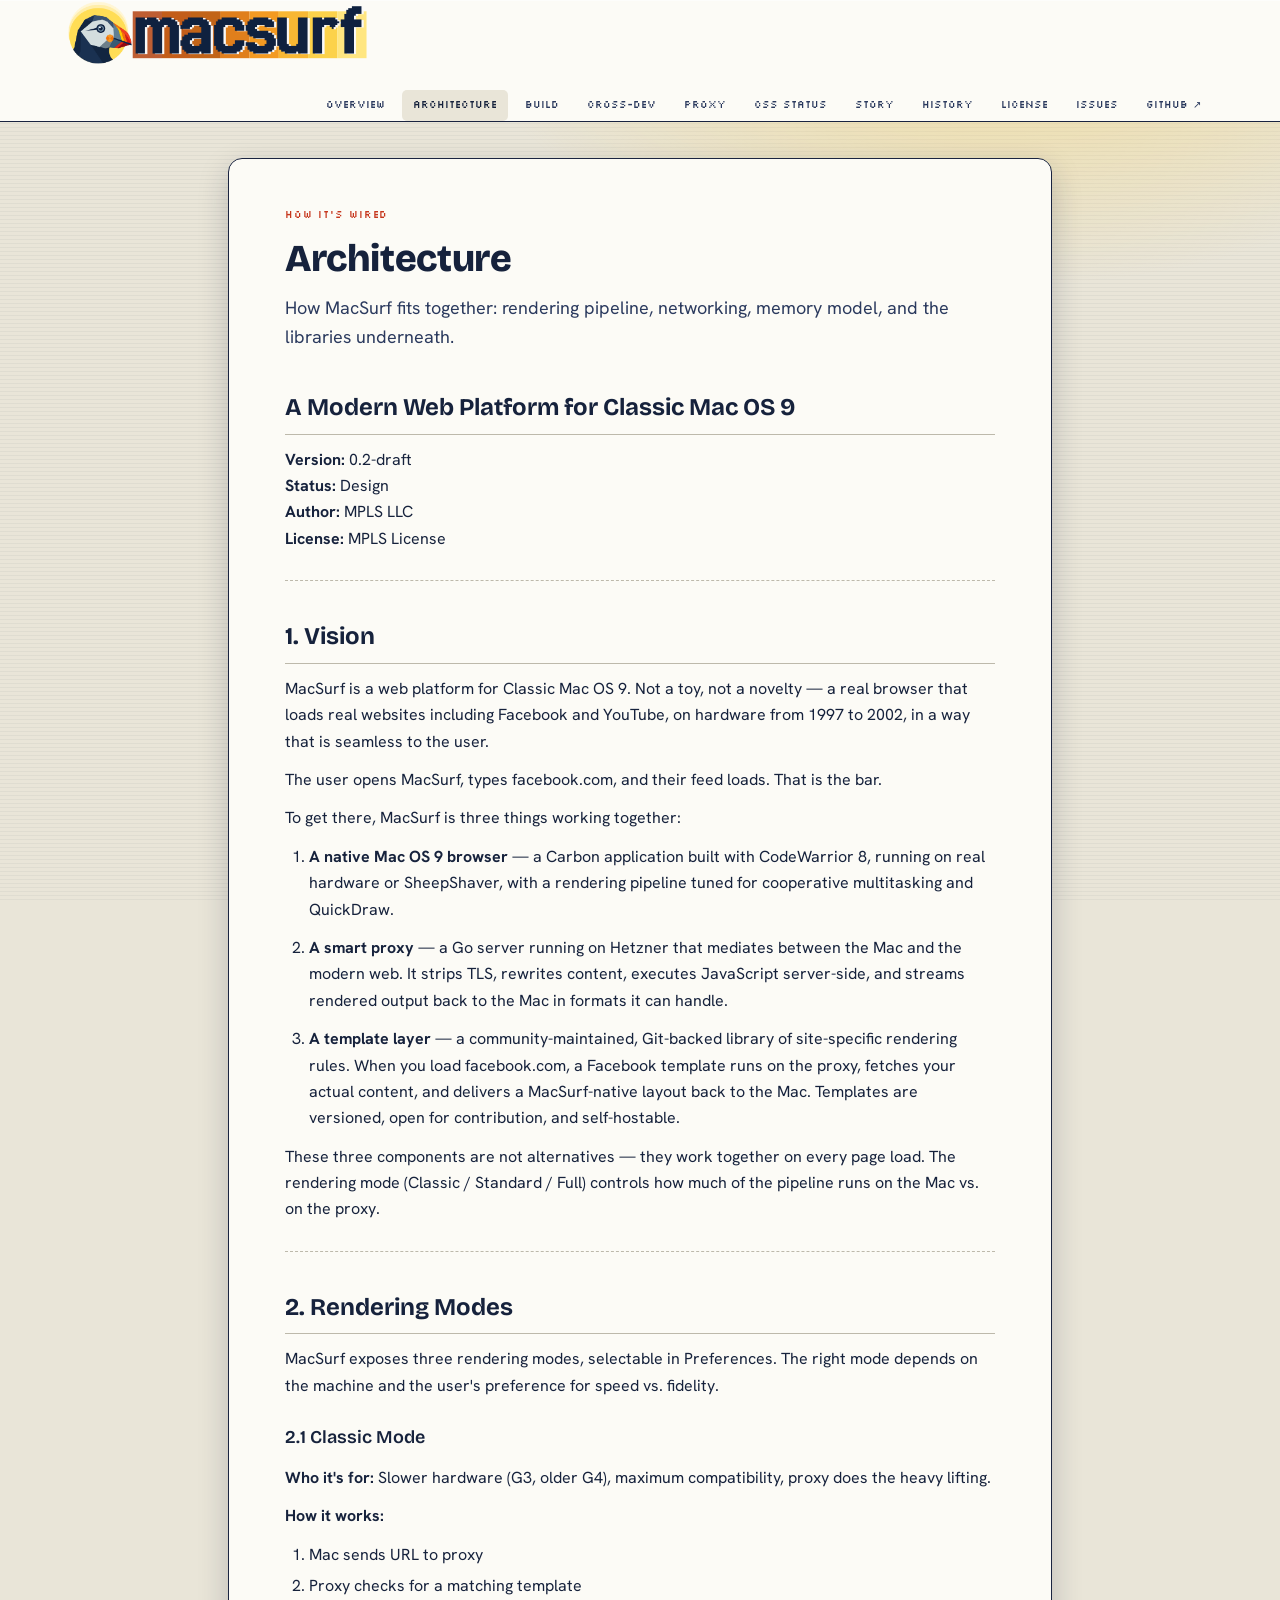
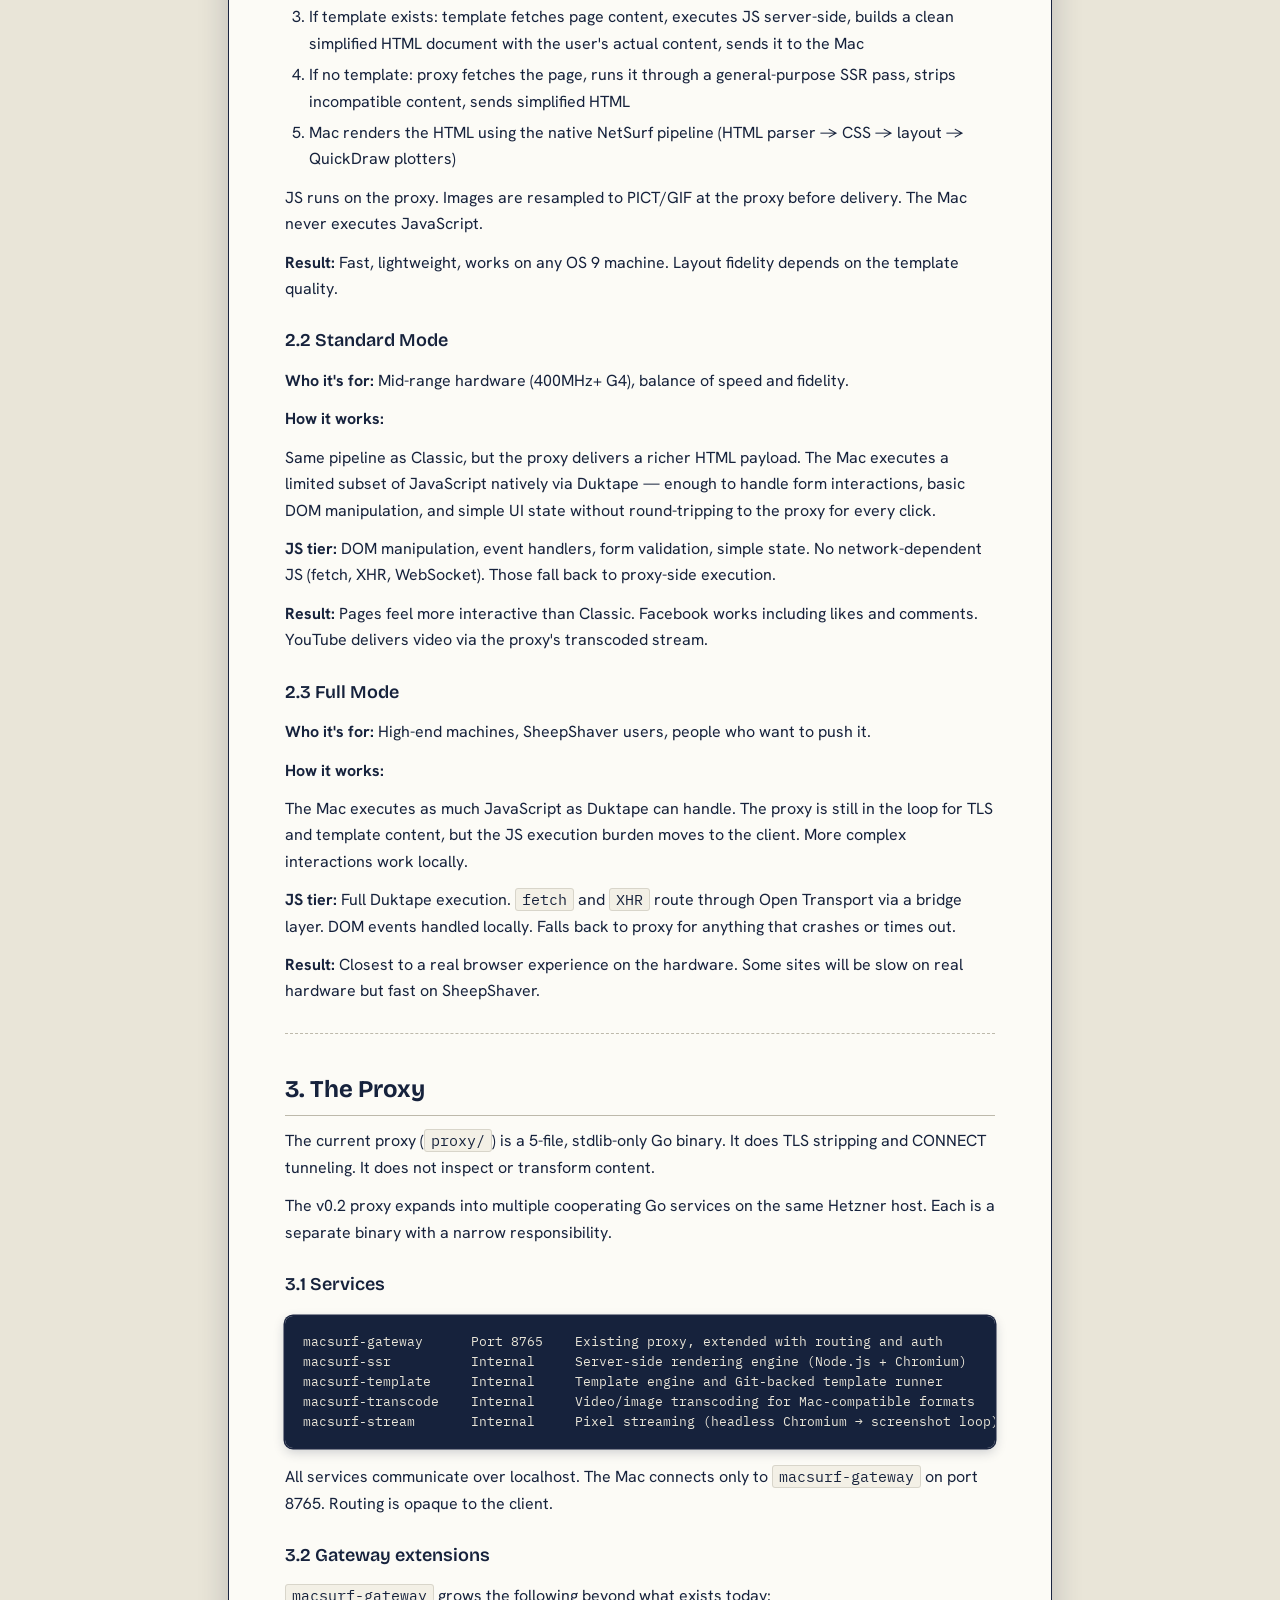
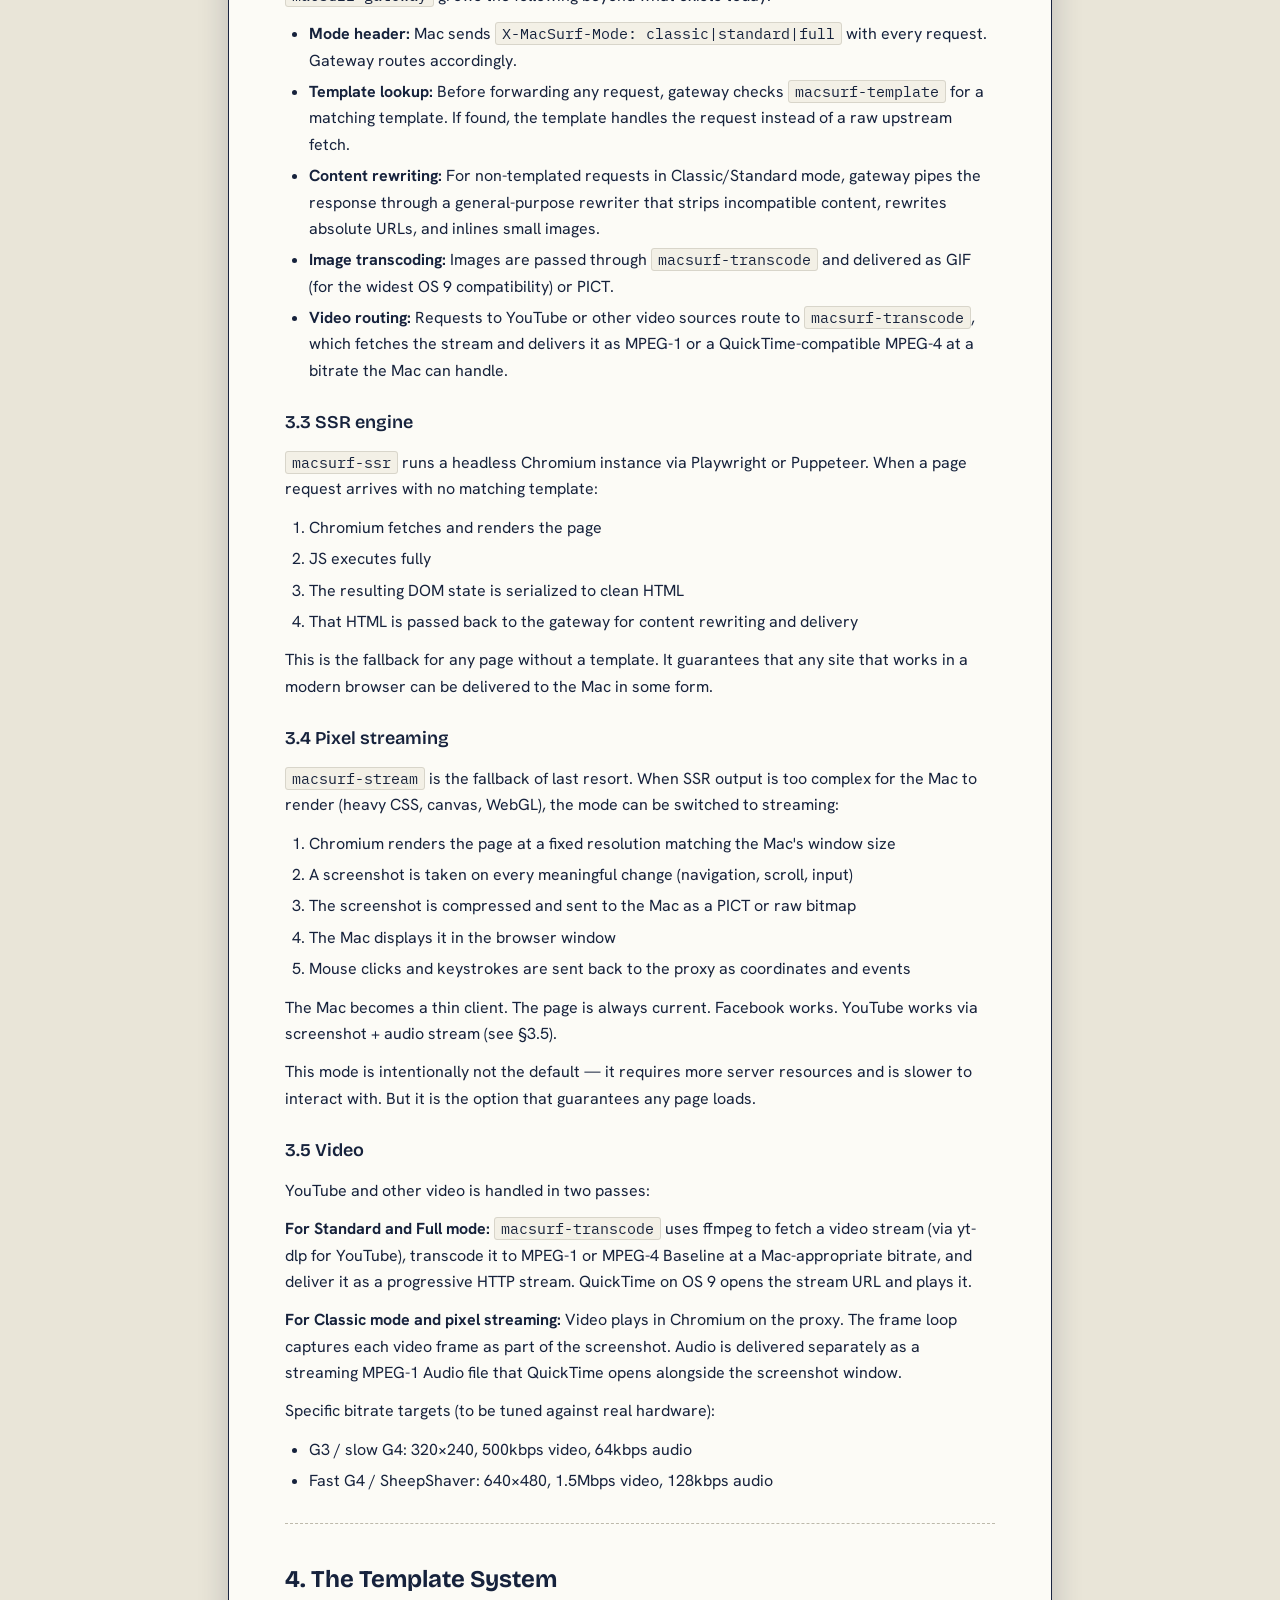
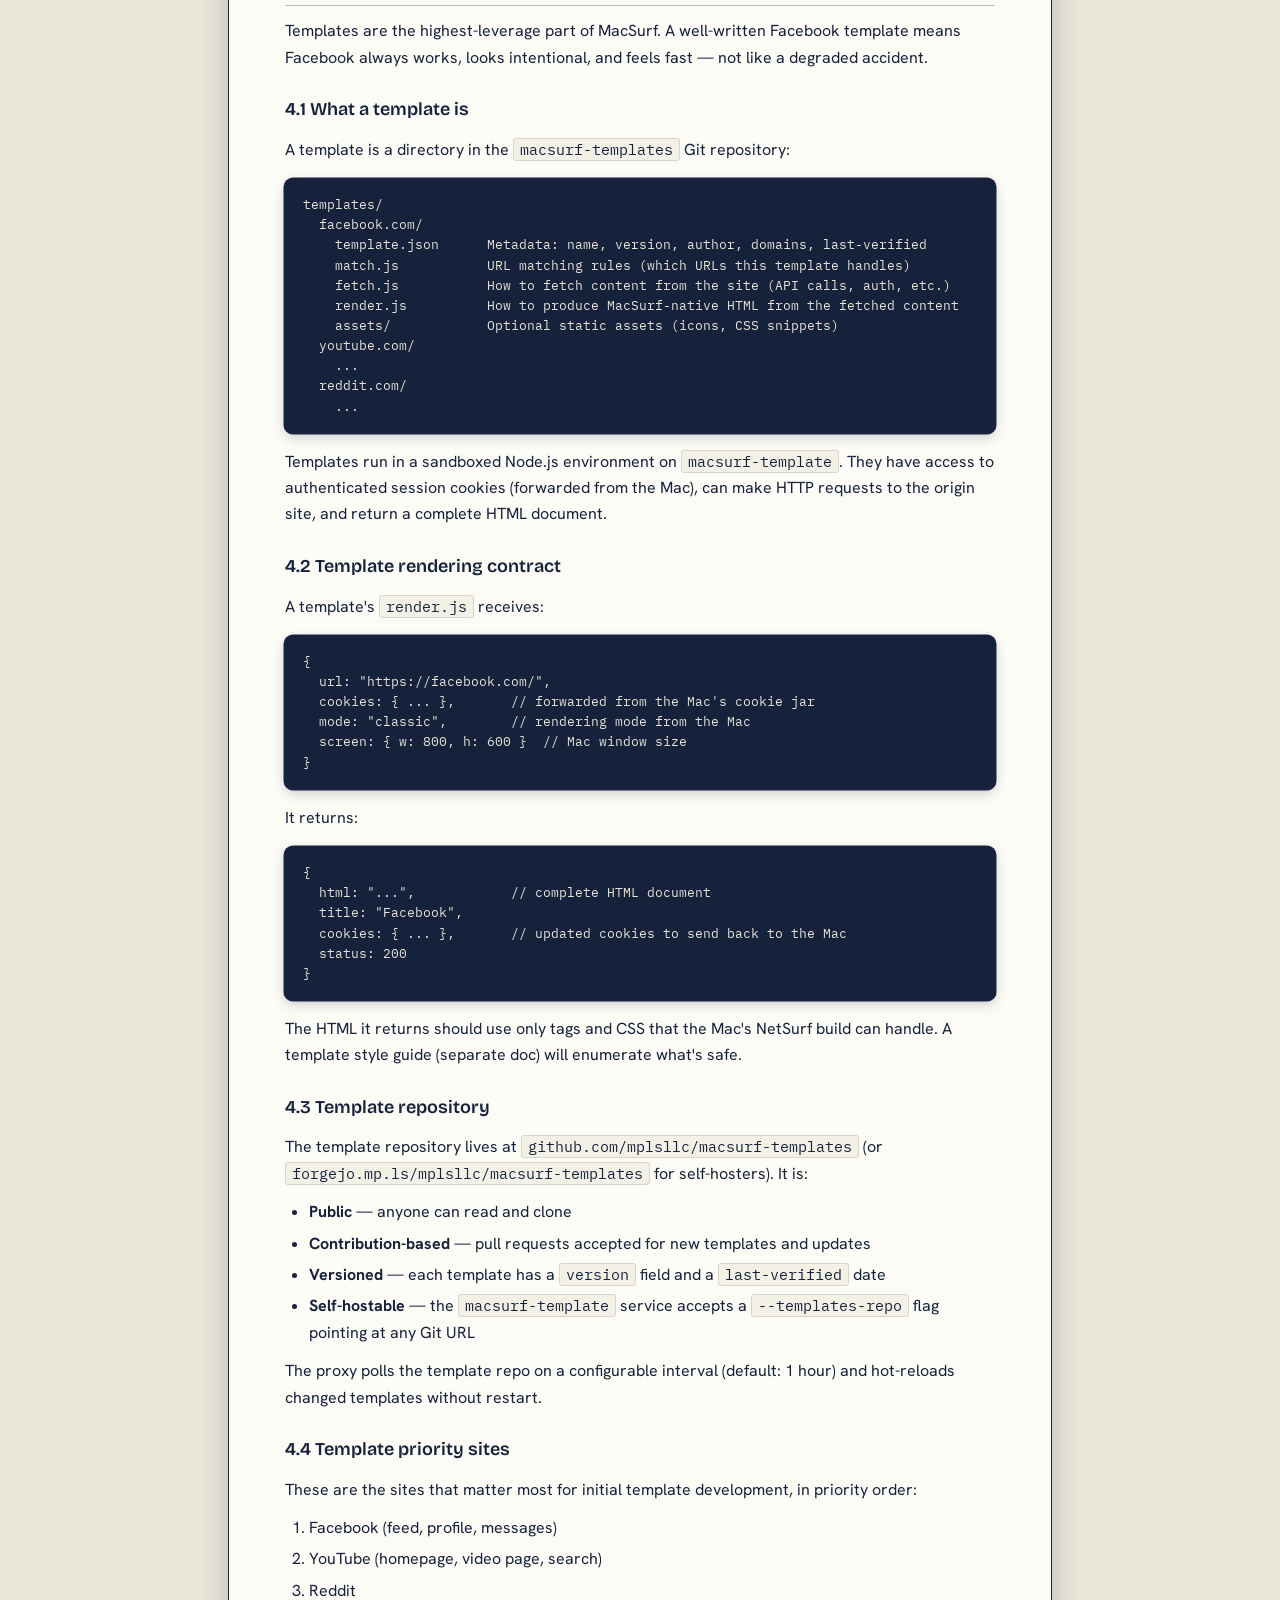
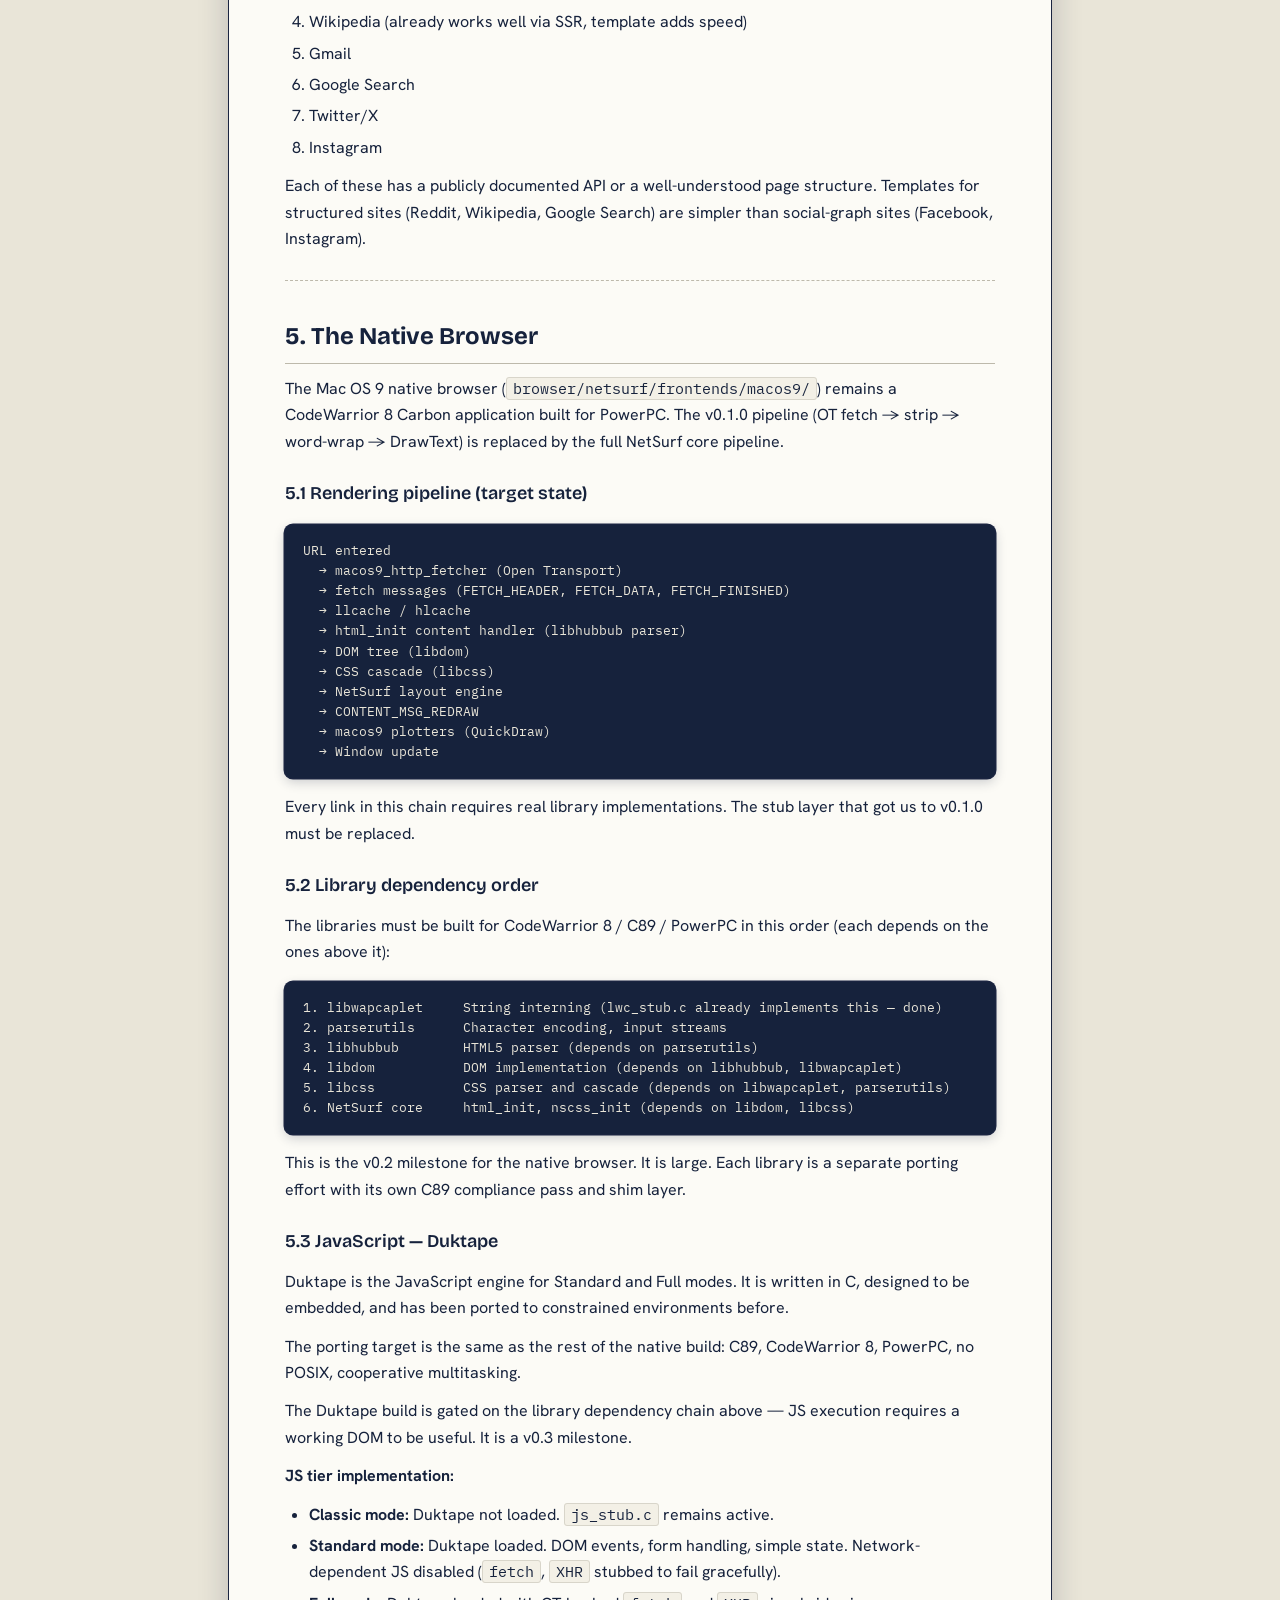
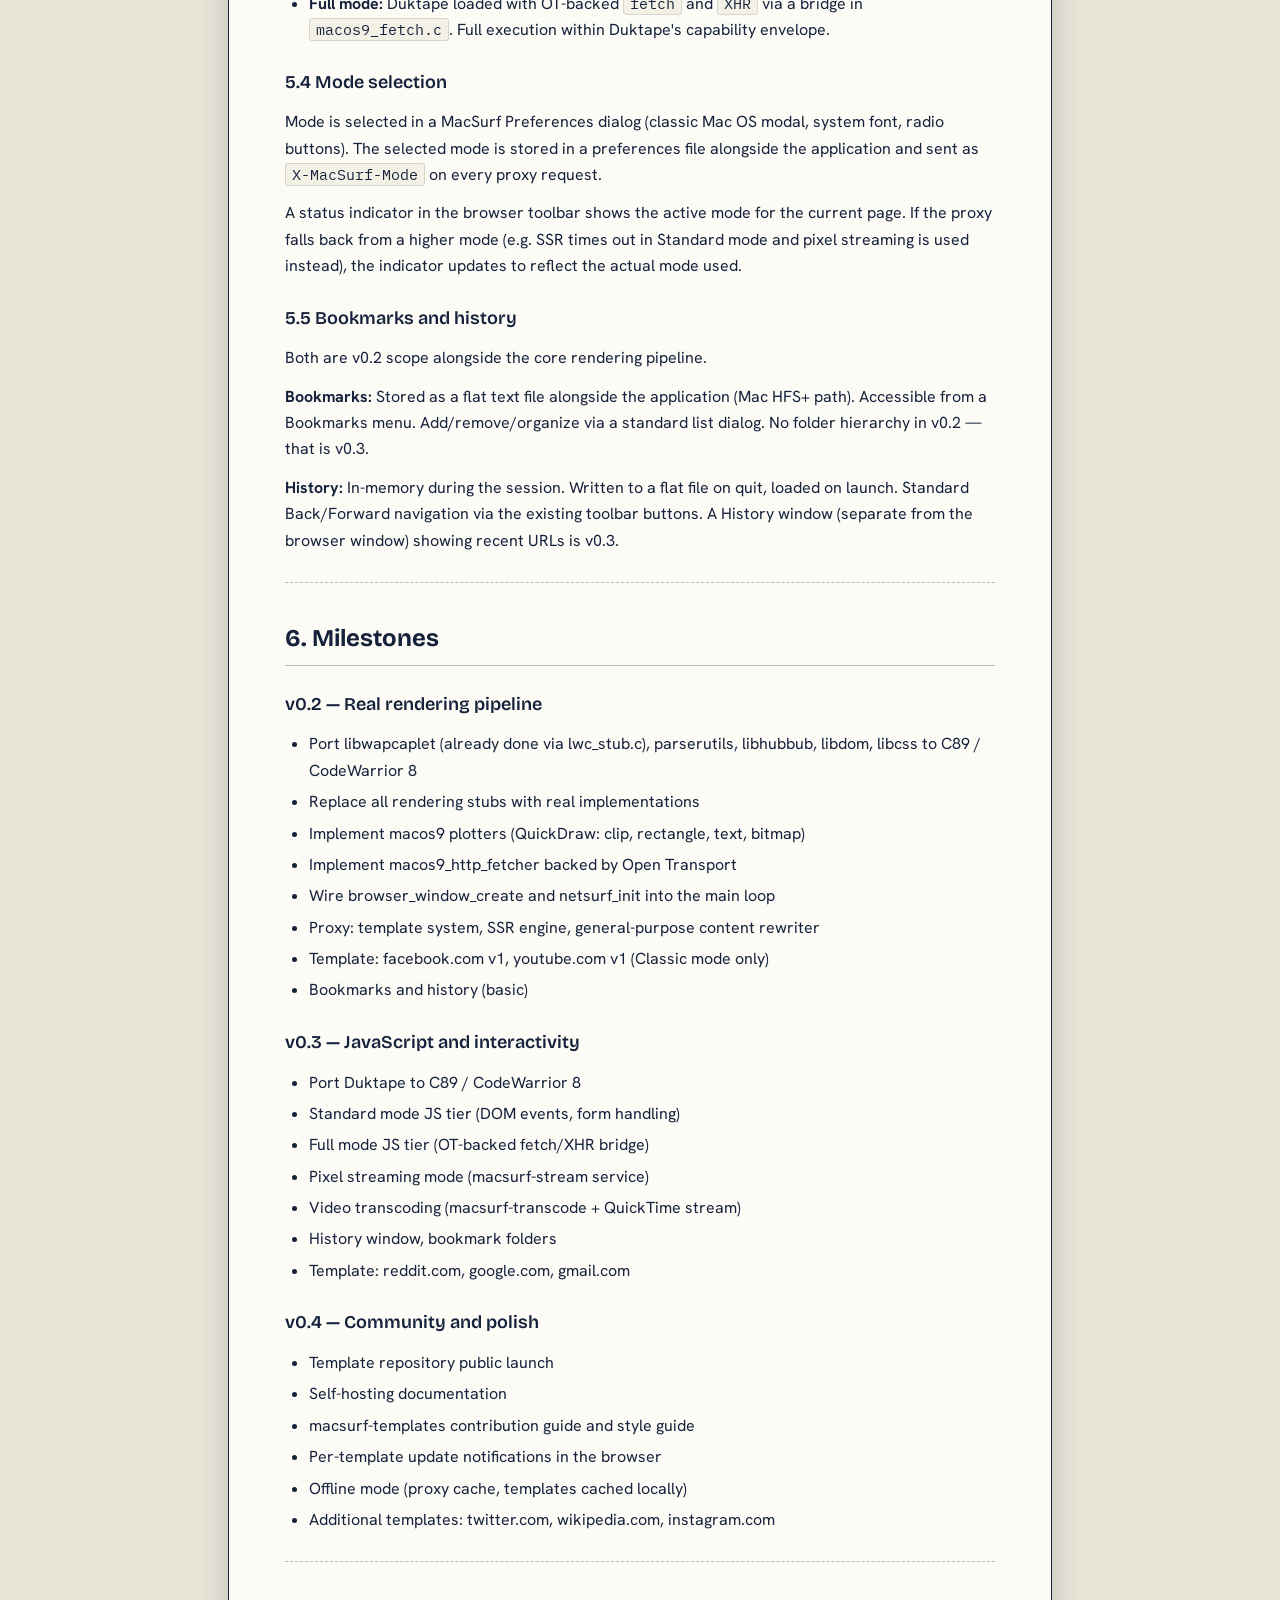
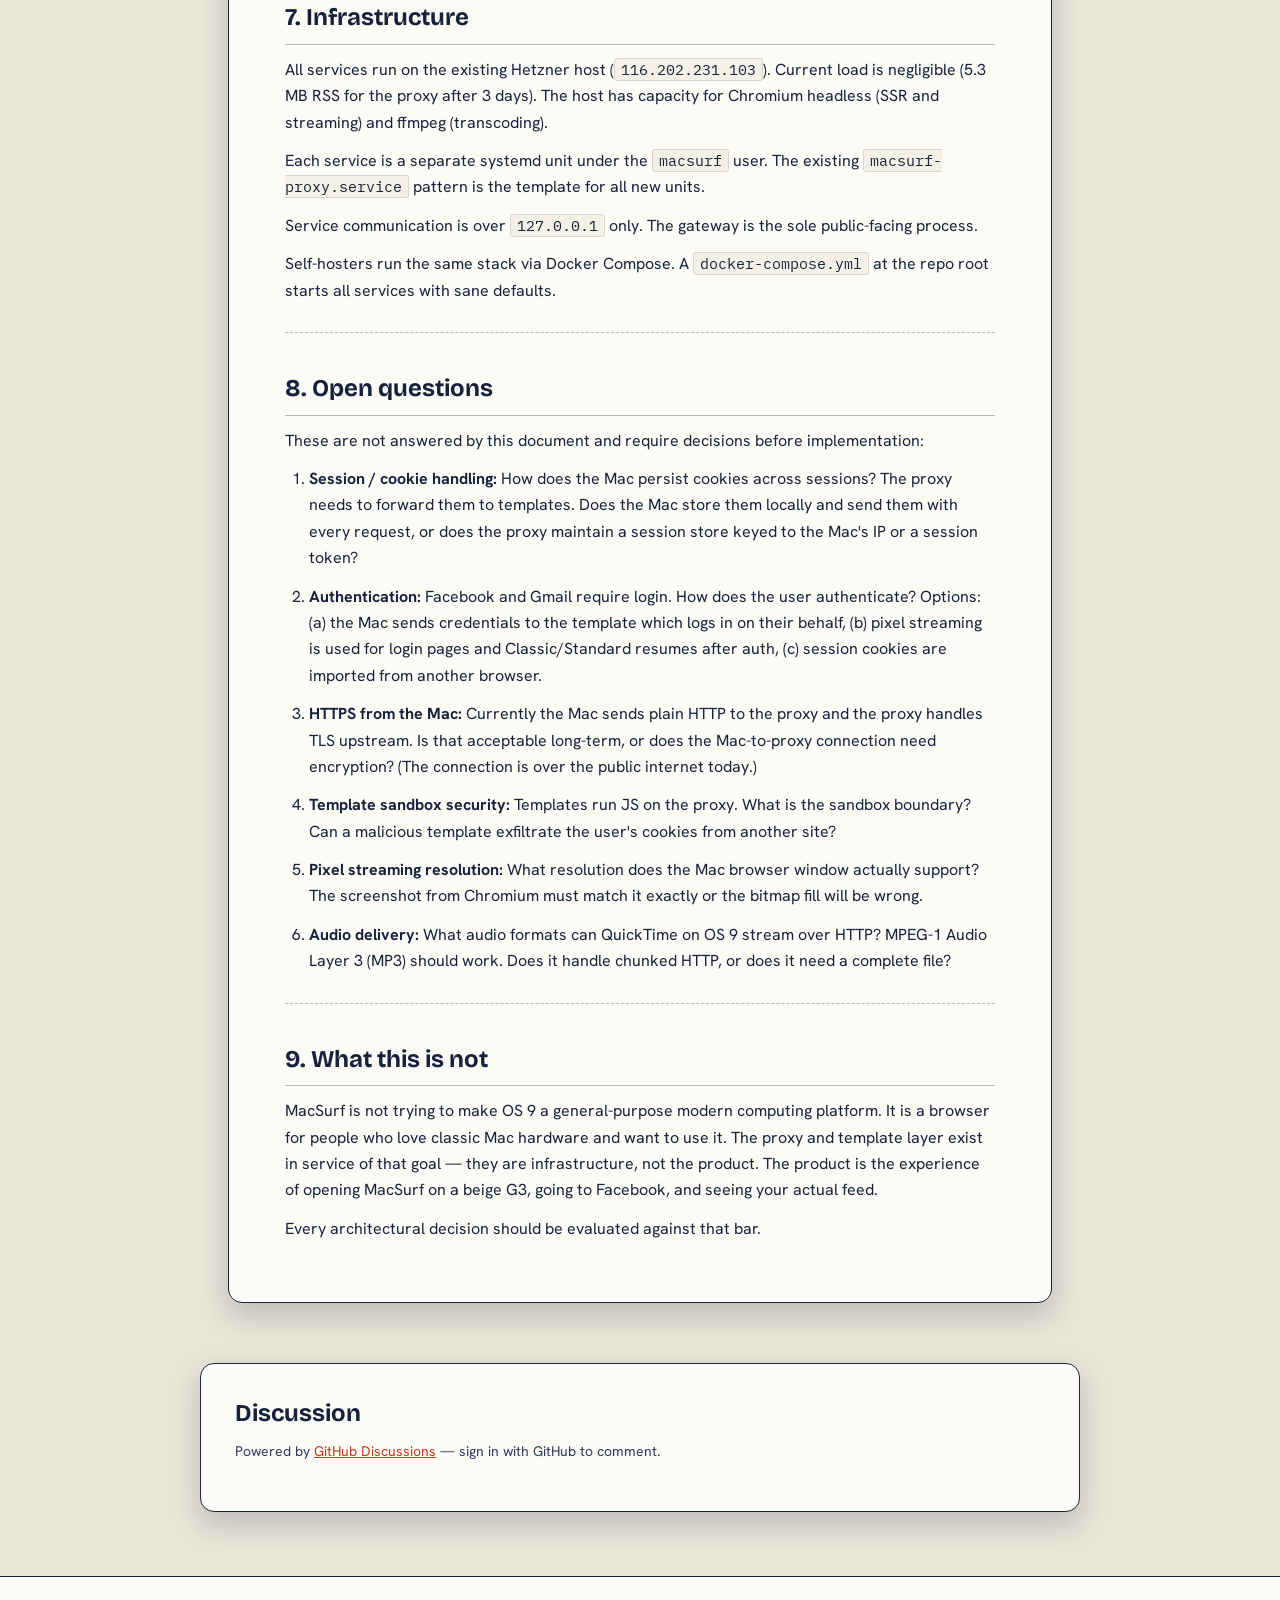
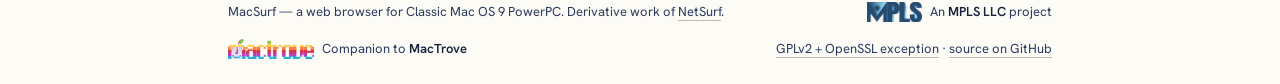
==== commit 5a7c61d5: "Consolidate CSS, embed giscus discussions, add live issues page CSS: extract the design system that " ====
--- a/architecture.html
+++ b/architecture.html
@@ -9,6 +9,7 @@
 <link rel="preconnect" href="https://fonts.googleapis.com">
 <link rel="preconnect" href="https://fonts.gstatic.com" crossorigin>
 <link href="https://fonts.googleapis.com/css2?family=Silkscreen:wght@400;700&family=Bricolage+Grotesque:opsz,wght@12..96,500;12..96,700;12..96,800&family=Hanken+Grotesk:wght@400;500;600&family=IBM+Plex+Mono:wght@400;500;600&display=swap" rel="stylesheet">
+<link rel="stylesheet" href="/core.css">
 <link rel="stylesheet" href="/docs.css">
 <script defer src="https://stats.mp.ls/script.js" data-website-id="c9c06f2a-1e9e-4404-9698-0f9e87c50911"></script>
 </head>
@@ -29,6 +30,7 @@
       <a href="/story.html">Story</a>
       <a href="/history.html">History</a>
       <a href="/license.html">License</a>
+      <a href="/issues.html">Issues</a>
       <a href="https://github.com/mplsllc/macsurf">GitHub ↗</a>
     </nav>
   </div>
@@ -412,6 +414,27 @@
   </article>
 </main>
 
+<section class="discuss">
+  <div class="discuss-card">
+    <h2>Discussion</h2>
+    <p class="note">Powered by <a href="https://github.com/mplsllc/macsurf/discussions" rel="noopener">GitHub Discussions</a> — sign in with GitHub to comment.</p>
+    <script src="https://giscus.app/client.js"
+      data-repo="mplsllc/macsurf"
+      data-repo-id="R_kgDOR8m90A"
+      data-category="Announcements"
+      data-category-id="DIC_kwDOR8m90M4C9es5"
+      data-mapping="pathname"
+      data-strict="0"
+      data-reactions-enabled="1"
+      data-emit-metadata="0"
+      data-input-position="bottom"
+      data-theme="light"
+      data-lang="en"
+      crossorigin="anonymous"
+      async>
+    </script>
+  </div>
+</section>
 <footer class="foot">
   <div class="wrap">
     <span>MacSurf — a web browser for Classic Mac OS 9 PowerPC. Derivative work of <a href="https://www.netsurf-browser.org/">NetSurf</a>.</span>
--- a/core.css
+++ b/core.css
@@ -0,0 +1,84 @@
+/* MacSurf — shared core: design tokens + page chrome (menubar, base reset).
+   Loaded by every page. Page-specific styling lives in home.css / docs.css. */
+:root{
+  --ink:#16223c;
+  --ink-2:#2b3a5e;
+  --paper:#e9e5d8;
+  --paper-2:#f3f0e6;
+  --platinum:#d8d5ca;
+  --platinum-d:#bdb9ab;
+  --white:#fcfbf6;
+  --yellow:#ffce39;
+  --yellow-d:#f0b81e;
+  --orange:#e8771b;
+  --rust:#c6371d;
+  --line:#1a2440;
+  --shadow:rgba(22,34,60,.22);
+  font-synthesis-weight:none;
+}
+*{box-sizing:border-box;margin:0;padding:0;}
+html{scroll-behavior:smooth;}
+body{
+  font-family:'Hanken Grotesk',-apple-system,BlinkMacSystemFont,'Segoe UI',sans-serif;
+  background:var(--paper);
+  color:var(--ink);
+  line-height:1.6;
+  -webkit-font-smoothing:antialiased;
+  overflow-x:hidden;
+}
+/* faint platinum pinstripe + warm glow over the whole page */
+body::before{
+  content:"";position:fixed;inset:0;z-index:-2;pointer-events:none;
+  background:
+    radial-gradient(900px 520px at 78% -4%, rgba(255,206,57,.42), transparent 62%),
+    repeating-linear-gradient(0deg, rgba(22,34,60,.045) 0 1px, transparent 1px 4px);
+}
+a{color:inherit;}
+img{display:block;max-width:100%;}
+.wrap{max-width:1200px;margin:0 auto;padding:0 28px;}
+.mono{font-family:'IBM Plex Mono',monospace;}
+.pixel{font-family:'Silkscreen',monospace;letter-spacing:.02em;}
+
+/* ---------- menu bar ---------- */
+.menubar{
+  position:sticky;top:0;z-index:80;
+  background:var(--white);
+  border-bottom:1.5px solid var(--line);
+  box-shadow:0 1px 0 rgba(255,255,255,.6) inset;
+}
+.menubar .wrap{display:flex;align-items:center;gap:26px;min-height:76px;max-width:1200px;flex-wrap:wrap;}
+.brand{display:flex;align-items:center;text-decoration:none;color:inherit;}
+.brand img{display:block;height:clamp(40px,12vw,64px);width:auto;max-width:none;}
+.menu-links{display:flex;gap:6px;margin-left:auto;align-items:center;flex-wrap:wrap;}
+.menu-links a{
+  font-family:'Silkscreen',monospace;font-size:10px;
+  text-decoration:none;color:var(--ink-2);
+  padding:7px 11px;border-radius:5px;transition:.15s;
+}
+.menu-links a:hover{background:var(--paper);color:var(--ink);}
+.menu-links a.active{background:var(--paper);color:var(--ink);}
+.clock{
+  font-family:'Silkscreen',monospace;font-size:10px;color:var(--ink);
+  border:1.5px solid var(--line);border-radius:6px;padding:6px 10px;
+  background:linear-gradient(#fff,#e6e3d8);
+}
+
+/* ---------- giscus discussion (GitHub Discussions) ---------- */
+.discuss{max-width:936px;margin:8px auto 64px;padding:0 28px;}
+.discuss-card{
+  background:var(--white);
+  border:1.5px solid var(--line);
+  border-radius:14px;
+  box-shadow:0 12px 30px var(--shadow);
+  padding:30px 34px;
+}
+.discuss-card h2{
+  font-family:'Bricolage Grotesque',Georgia,serif;
+  font-weight:700;font-size:24px;color:var(--ink);margin-bottom:6px;
+}
+.discuss-card .note{color:var(--ink-2);font-size:14px;margin-bottom:18px;}
+.discuss-card .note a{color:var(--rust);}
+@media (max-width:680px){
+  .discuss{margin:8px 14px 40px;padding:0;}
+  .discuss-card{padding:22px 18px;border-radius:10px;}
+}
--- a/docs.css
+++ b/docs.css
@@ -1,57 +1,11 @@
-/* MacSurf docs — shared styling for sub-pages. Matches the platinum theme of
-   index.html but reads like documentation rather than a landing page. */
-:root{
-  --ink:#16223c;
-  --ink-2:#2b3a5e;
-  --paper:#e9e5d8;
-  --paper-2:#f3f0e6;
-  --platinum:#d8d5ca;
-  --platinum-d:#bdb9ab;
-  --white:#fcfbf6;
-  --yellow:#ffce39;
-  --orange:#e8771b;
-  --rust:#c6371d;
-  --line:#1a2440;
-  --shadow:rgba(22,34,60,.22);
-}
-*{box-sizing:border-box;margin:0;padding:0;}
-html{scroll-behavior:smooth;}
-body{
-  font-family:'Hanken Grotesk',-apple-system,BlinkMacSystemFont,Segoe UI,sans-serif;
-  background:var(--paper);
-  color:var(--ink);
-  line-height:1.65;
-  -webkit-font-smoothing:antialiased;
-}
-body::before{
-  content:"";position:fixed;inset:0;z-index:-2;pointer-events:none;
-  background:
-    radial-gradient(900px 520px at 78% -4%, rgba(255,206,57,.42), transparent 62%),
-    repeating-linear-gradient(0deg, rgba(22,34,60,.045) 0 1px, transparent 1px 4px);
-}
+/* MacSurf docs — sub-page styling. Shared tokens + menubar live in core.css (load that first).
+   Only documentation-specific rules and a few context overrides remain here. */
+
+/* overrides of core defaults for the documentation reading context */
+body{line-height:1.65;}
 a{color:var(--rust);}
 a:hover{color:var(--orange);}
-img{display:block;max-width:100%;}
-
-.wrap{max-width:880px;margin:0 auto;padding:0 28px;}
-
-/* ---------- menu bar ---------- */
-.menubar{
-  position:sticky;top:0;z-index:80;
-  background:var(--white);
-  border-bottom:1.5px solid var(--line);
-}
-.menubar .wrap{display:flex;align-items:center;gap:26px;min-height:72px;max-width:1200px;flex-wrap:wrap;}
-.brand{display:flex;align-items:center;text-decoration:none;color:inherit;}
-.brand img{display:block;height:clamp(38px,11vw,60px);width:auto;max-width:none;}
-.menu-links{display:flex;gap:6px;margin-left:auto;align-items:center;flex-wrap:wrap;}
-.menu-links a{
-  font-family:'Silkscreen',monospace;font-size:10px;
-  text-decoration:none;color:var(--ink-2);
-  padding:7px 11px;border-radius:5px;transition:.15s;
-}
-.menu-links a:hover{background:var(--paper);color:var(--ink);}
-.menu-links a.active{background:var(--paper);color:var(--ink);}
+.wrap{max-width:880px;}
 
 /* ---------- doc shell ---------- */
 .doc{
